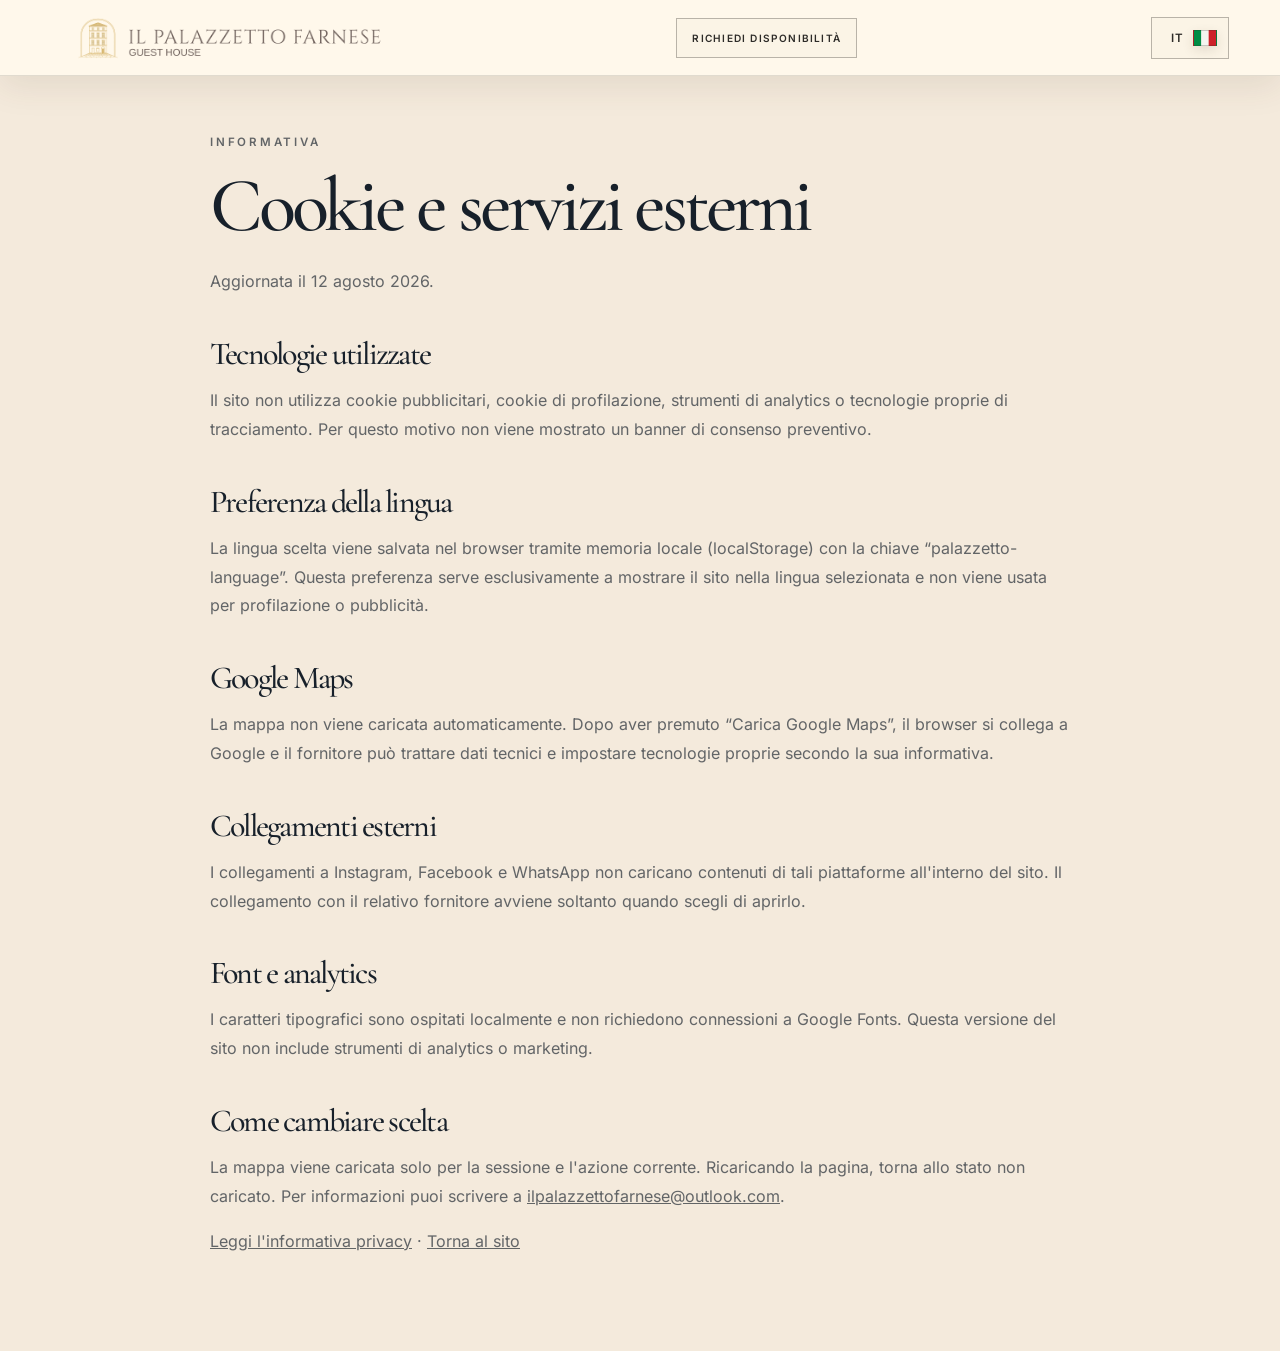
==== cookie.html @ 1f2a1532 "Clarify room types and guest journey" ====
<!doctype html>
<html lang="it">
  <head>
    <meta charset="utf-8" />
    <meta name="viewport" content="width=device-width, initial-scale=1" />
    <meta
      name="description"
      content="Informazioni su cookie e servizi esterni del sito Il Palazzetto Farnese."
    />
    <meta name="theme-color" content="#0f1921" />
    <meta name="robots" content="index,follow" />
    <link rel="canonical" href="https://gianmoska-prog.github.io/palazzettotest/cookie.html" />
    <link
      rel="icon"
      href="assets/img/logo-il-palazzetto.png"
      type="image/png"
    />
    <link rel="stylesheet" href="assets/css/styles.css?v=palazzetto-12" />
    <title>Cookie e servizi esterni | Il Palazzetto Farnese</title>
  </head>
  <body>
    <a class="skip-link" href="#main">Vai al contenuto</a>
    <header class="site-header" data-header>
      <a class="brand brand--logo" href="./"><span class="brand-logo-window"><img src="assets/img/logo-il-palazzetto-horizontal.png" alt="Il Palazzetto Farnese · Guest house" width="3200" height="3200" /></span></a>
      <a class="header-enquire" href="index.html#richiesta"
        >Richiedi disponibilità</a
      >
      <div class="language-switcher legal-language" data-language-switcher>
        <button class="lang-toggle" type="button" aria-label="Seleziona lingua" aria-expanded="false" data-lang-toggle><span class="lang-code" data-current-lang-code>IT</span><span class="lang-flag flag-icon flag-it" data-current-lang-flag aria-hidden="true"></span></button>
        <div class="lang-menu" role="menu" data-lang-menu>
          <button type="button" role="menuitemradio" aria-checked="true" data-lang-option="it"><span>IT</span><span class="lang-flag flag-icon flag-it" aria-hidden="true"></span><em>Italiano</em></button>
          <button type="button" role="menuitemradio" aria-checked="false" data-lang-option="en"><span>EN</span><span class="lang-flag flag-icon flag-gb" aria-hidden="true"></span><em>English</em></button>
          <button type="button" role="menuitemradio" aria-checked="false" data-lang-option="fr"><span>FR</span><span class="lang-flag flag-icon flag-fr" aria-hidden="true"></span><em>Français</em></button>
          <button type="button" role="menuitemradio" aria-checked="false" data-lang-option="es"><span>ES</span><span class="lang-flag flag-icon flag-es" aria-hidden="true"></span><em>Español</em></button>
          <button type="button" role="menuitemradio" aria-checked="false" data-lang-option="de"><span>DE</span><span class="lang-flag flag-icon flag-de" aria-hidden="true"></span><em>Deutsch</em></button>
        </div>
      </div>
    </header>
    <main id="main" class="legal-page">
      <article class="legal-page__inner">
        <p class="kicker">Informativa</p>
        <h1>Cookie e servizi esterni</h1>
        <p>Aggiornata il 12 agosto 2026.</p>
        <h2>Tecnologie utilizzate</h2>
        <p>
          Il sito non utilizza cookie pubblicitari, cookie di profilazione,
          strumenti di analytics o tecnologie proprie di tracciamento. Per
          questo motivo non viene mostrato un banner di consenso preventivo.
        </p>
        <h2>Preferenza della lingua</h2>
        <p>
          La lingua scelta viene salvata nel browser tramite memoria locale
          (localStorage) con la chiave “palazzetto-language”. Questa preferenza
          serve esclusivamente a mostrare il sito nella lingua selezionata e
          non viene usata per profilazione o pubblicità.
        </p>
        <h2>Google Maps</h2>
        <p>
          La mappa non viene caricata automaticamente. Dopo aver premuto “Carica
          Google Maps”, il browser si collega a Google e il fornitore può
          trattare dati tecnici e impostare tecnologie proprie secondo la sua
          informativa.
        </p>
        <h2>Collegamenti esterni</h2>
        <p>
          I collegamenti a Instagram, Facebook e WhatsApp non caricano contenuti
          di tali piattaforme all'interno del sito. Il collegamento con il
          relativo fornitore avviene soltanto quando scegli di aprirlo.
        </p>
        <h2>Font e analytics</h2>
        <p>
          I caratteri tipografici sono ospitati localmente e non richiedono
          connessioni a Google Fonts. Questa versione del sito non include
          strumenti di analytics o marketing.
        </p>
        <h2>Come cambiare scelta</h2>
        <p>
          La mappa viene caricata solo per la sessione e l'azione corrente.
          Ricaricando la pagina, torna allo stato non caricato. Per
          informazioni puoi scrivere a
          <a href="mailto:ilpalazzettofarnese@outlook.com">ilpalazzettofarnese@outlook.com</a>.
        </p>
        <p>
          <a href="privacy.html">Leggi l'informativa privacy</a> ·
          <a href="./">Torna al sito</a>
        </p>
      </article>
    </main>
    <script src="assets/js/i18n.js?v=palazzetto-3"></script>
  </body>
</html>
---- assets/css/styles.css ----
@font-face {
  font-family: "Cormorant Garamond";
  font-style: normal;
  font-weight: 400 700;
  font-display: swap;
  src: url("../fonts/cormorant-garamond-latin-ext.woff2") format("woff2");
  unicode-range:
    U+0100-02BA, U+02BD-02C5, U+02C7-02CC, U+02CE-02D7, U+02DD-02FF, U+0304,
    U+0308, U+0329, U+1D00-1DBF, U+1E00-1E9F, U+1EF2-1EFF, U+2020, U+20A0-20AB,
    U+20AD-20C0, U+2113, U+2C60-2C7F, U+A720-A7FF;
}
@font-face {
  font-family: "Cormorant Garamond";
  font-style: normal;
  font-weight: 400 700;
  font-display: swap;
  src: url("../fonts/cormorant-garamond-latin.woff2") format("woff2");
  unicode-range:
    U+0000-00FF, U+0131, U+0152-0153, U+02BB-02BC, U+02C6, U+02DA, U+02DC,
    U+0304, U+0308, U+0329, U+2000-206F, U+20AC, U+2122, U+2191, U+2193, U+2212,
    U+2215, U+FEFF, U+FFFD;
}
@font-face {
  font-family: "Inter";
  font-style: normal;
  font-weight: 300 600;
  font-display: swap;
  src: url("../fonts/inter-latin-ext.woff2") format("woff2");
  unicode-range:
    U+0100-02BA, U+02BD-02C5, U+02C7-02CC, U+02CE-02D7, U+02DD-02FF, U+0304,
    U+0308, U+0329, U+1D00-1DBF, U+1E00-1E9F, U+1EF2-1EFF, U+2020, U+20A0-20AB,
    U+20AD-20C0, U+2113, U+2C60-2C7F, U+A720-A7FF;
}
@font-face {
  font-family: "Inter";
  font-style: normal;
  font-weight: 300 600;
  font-display: swap;
  src: url("../fonts/inter-latin.woff2") format("woff2");
  unicode-range:
    U+0000-00FF, U+0131, U+0152-0153, U+02BB-02BC, U+02C6, U+02DA, U+02DC,
    U+0304, U+0308, U+0329, U+2000-206F, U+20AC, U+2122, U+2191, U+2193, U+2212,
    U+2215, U+FEFF, U+FFFD;
}

:root {
  --blue-950: #0f1921;
  --blue-900: #172532;
  --blue-800: #243947;
  --ivory: #f4eadc;
  --ivory-2: #f2eadc;
  --sand: #d5c4ac;
  --terracotta: #a06a50;
  --wine: #57312f;
  --ink: #17202a;
  --muted: rgba(23, 32, 42, 0.66);
  --serif: "Cormorant Garamond", Georgia, serif;
  --sans: "Inter", system-ui, sans-serif;
  --sage: #5f725f;
  --sage-soft: #dfe5d8;
  --roman-gold: #b08a58;
  --warm-gray: #e8e2d8;
  --ease: cubic-bezier(0.16, 1, 0.3, 1);
  --header-h: 76px;
}
* {
  box-sizing: border-box;
}
html {
  background: var(--blue-950);
  scroll-behavior: smooth;
  max-width: 100%;
  overflow-x: hidden;
}
body {
  margin: 0;
  font-family: var(--sans);
  color: var(--ink);
  background: var(--ivory);
  overflow-x: hidden;
}
body.is-locked {
  overflow: hidden;
}
a {
  color: inherit;
}
button {
  font: inherit;
}
.sr-only {
  position: absolute;
  width: 1px;
  height: 1px;
  padding: 0;
  margin: -1px;
  overflow: hidden;
  clip: rect(0, 0, 0, 0);
  white-space: nowrap;
  border: 0;
}
.site-header {
  position: fixed;
  inset: 0 0 auto 0;
  z-index: 80;
  height: var(--header-h);
  display: flex;
  align-items: center;
  justify-content: space-between;
  gap: 24px;
  padding: 0 clamp(20px, 4vw, 64px);
  color: var(--ivory);
  background: rgba(15, 25, 33, 0.86);
  backdrop-filter: blur(18px);
  border-bottom: 1px solid rgba(244, 234, 220, 0.13);
  transition:
    background 0.55s var(--ease),
    height 0.55s var(--ease),
    border-color 0.55s var(--ease);
}
.brand {
  text-decoration: none;
  min-width: max-content;
  display: grid;
  gap: 4px;
}
.brand strong {
  font-family: var(--serif);
  font-size: clamp(1.22rem, 1.5vw, 1.65rem);
  letter-spacing: 0.055em;
  text-transform: uppercase;
  line-height: 0.9;
}
.brand span {
  font-size: 0.58rem;
  letter-spacing: 0.24em;
  text-transform: uppercase;
  opacity: 0.62;
}
.desktop-nav {
  display: flex;
  align-items: center;
  gap: clamp(16px, 1.7vw, 30px);
  margin-left: auto;
}
.nav-link {
  position: relative;
  color: rgba(244, 234, 220, 0.88);
  text-decoration: none;
  font-family: var(--serif);
  font-size: 1.05rem;
  font-weight: 600;
  padding: 12px 0;
}
.nav-link:after {
  content: "";
  position: absolute;
  left: 0;
  right: 0;
  bottom: 6px;
  height: 1px;
  background: currentColor;
  transform: scaleX(0.25);
  opacity: 0;
  transition:
    transform 0.45s var(--ease),
    opacity 0.45s var(--ease);
}
.nav-link:hover:after,
.nav-link.is-active:after,
.nav-link[aria-current="page"]:after {
  transform: scaleX(1);
  opacity: 0.75;
}
.menu-toggle {
  display: none;
  width: 44px;
  height: 44px;
  border-radius: 50%;
  border: 1px solid rgba(244, 234, 220, 0.34);
  background: rgba(244, 234, 220, 0.04);
  color: var(--ivory);
  position: relative;
  cursor: pointer;
}
.menu-toggle span {
  position: absolute;
  left: 13px;
  right: 13px;
  height: 1px;
  background: currentColor;
  transition: 0.28s var(--ease);
}
.menu-toggle span:first-child {
  top: 17px;
}
.menu-toggle span:last-child {
  top: 25px;
}
.menu-toggle[aria-expanded="true"] span:first-child {
  top: 21px;
  transform: rotate(45deg);
}
.menu-toggle[aria-expanded="true"] span:last-child {
  top: 21px;
  transform: rotate(-45deg);
}
.mobile-menu {
  position: fixed;
  inset: 0;
  z-index: 70;
  padding: calc(var(--header-h) + 24px) 24px 30px;
  color: var(--ivory);
  background: linear-gradient(
    135deg,
    rgba(15, 25, 33, 0.98),
    rgba(36, 57, 71, 0.96)
  );
  opacity: 0;
  visibility: hidden;
  pointer-events: none;
  transform: translateY(-10px);
  transition:
    opacity 0.62s var(--ease),
    visibility 0.62s var(--ease),
    transform 0.62s var(--ease);
  overflow-y: auto;
  -webkit-overflow-scrolling: touch;
}
.mobile-menu.is-open {
  opacity: 1;
  visibility: visible;
  pointer-events: auto;
  transform: translateY(0);
}
.mobile-nav {
  min-height: auto;
  display: grid;
  align-content: start;
  padding-block: clamp(24px, 6vh, 70px);
}
.mobile-nav a,
.mobile-nav button {
  width: 100%;
  border: 0;
  border-bottom: 1px solid rgba(244, 234, 220, 0.12);
  padding: 14px 0;
  background: transparent;
  color: rgba(244, 234, 220, 0.9);
  text-align: left;
  text-decoration: none;
  font-family: var(--serif);
  font-size: clamp(1.55rem, 6.2vw, 3rem);
  line-height: 1.05;
  letter-spacing: -0.015em;
}
.mobile-nav small {
  display: block;
  margin-bottom: 7px;
  font-family: var(--sans);
  font-size: 0.64rem;
  letter-spacing: 0.2em;
  text-transform: uppercase;
  opacity: 0.45;
}
.mobile-cta {
  display: grid;
  grid-template-columns: 1fr 1fr;
  gap: 10px;
  padding-top: 18px;
  border-top: 1px solid rgba(244, 234, 220, 0.12);
}
.mobile-cta a,
.mobile-cta button {
  appearance: none;
  background: transparent;
  min-height: 44px;
  display: inline-flex;
  align-items: center;
  justify-content: center;
  padding: 0 12px;
  border: 1px solid rgba(244, 234, 220, 0.28);
  color: var(--ivory);
  text-decoration: none;
  font-size: 0.66rem;
  font-weight: 700;
  letter-spacing: 0.13em;
  text-transform: uppercase;
  text-align: center;
}
main {
  min-height: 100svh;
  background: var(--ivory);
}
.page {
  display: none !important;
  min-height: 0 !important;
  opacity: 0;
  transform: translateY(18px);
  will-change: opacity, transform;
}
.page.is-active {
  display: block !important;
  min-height: 0 !important;
}
.page[hidden],
.page:not(.is-active) {
  display: none !important;
  min-height: 0 !important;
  height: 0 !important;
  overflow: hidden !important;
  opacity: 0 !important;
  transform: none !important;
  visibility: hidden !important;
}
.home {
  align-items: center;
  color: var(--ivory);
  background:
    linear-gradient(180deg, rgba(15, 25, 33, 0.12), rgba(15, 25, 33, 0.74)),
    linear-gradient(
      90deg,
      rgba(15, 25, 33, 0.32),
      rgba(15, 25, 33, 0.06) 48%,
      rgba(15, 25, 33, 0.26)
    ),
    url("../img/hero-lago-cielo.webp") center/cover no-repeat;
  position: relative;
}
.home.is-active {
  display: grid !important;
  min-height: 100svh !important;
  height: auto !important;
  overflow: hidden !important;
  visibility: visible !important;
}
.home:after {
  content: "";
  position: absolute;
  inset: 0;
  opacity: 0.12;
  background-image: radial-gradient(
    rgba(244, 234, 220, 0.5) 0.6px,
    transparent 0.6px
  );
  background-size: 3px 3px;
  mix-blend-mode: soft-light;
  pointer-events: none;
}
.home-content {
  position: relative;
  z-index: 1;
  width: min(100%, 1500px);
  min-height: 100svh;
  margin: 0 auto;
  padding: calc(var(--header-h) + 44px) clamp(22px, 5vw, 82px) 108px;
  display: grid;
  place-items: center;
}
.hero-logo-stage {
  width: min(54vw, 520px);
  min-width: 260px;
  display: grid;
  place-items: center;
  opacity: 0;
  transform: translateY(10px) scale(0.985);
  will-change: opacity, transform;
}
.home.is-active .hero-logo-stage {
  animation: hero-logo-in 1.15s var(--ease) 1s both;
}
.hero-logo {
  width: 100%;
  height: auto;
  display: block;
  object-fit: contain;
  opacity: 0.98;
  filter: drop-shadow(0 12px 24px rgba(0, 0, 0, 0.22))
    drop-shadow(0 2px 7px rgba(0, 0, 0, 0.16));
}
.hero-proof {
  max-width: 600px;
  margin: 28px auto 0;
  color: rgba(244, 234, 220, 0.8);
  font-family: var(--serif);
  font-size: clamp(1.22rem, 1.7vw, 1.65rem);
  line-height: 1.28;
  text-align: center;
  text-shadow: 0 8px 22px rgba(0, 0, 0, 0.28);
}
.hero-actions {
  margin-top: 22px;
  justify-content: center;
}
.home.is-active .hero-proof,
.home.is-active .hero-actions {
  animation: hero-text-in 0.9s var(--ease) 1.45s both;
}
.hero-bottom-line {
  position: absolute;
  left: clamp(22px, 5vw, 82px);
  right: clamp(22px, 5vw, 82px);
  bottom: clamp(28px, 5vh, 56px);
  z-index: 2;
  margin: 0;
  color: rgba(244, 234, 220, 0.78);
  text-align: center;
  font-size: 0.72rem;
  font-weight: 700;
  letter-spacing: 0.32em;
  text-transform: uppercase;
}
.home.is-active .hero-bottom-line {
  animation: hero-text-in 0.9s var(--ease) 1.7s both;
}
@keyframes hero-logo-in {
  from {
    opacity: 0;
    transform: translateY(10px) scale(0.985);
  }
  to {
    opacity: 1;
    transform: translateY(0) scale(1);
  }
}
@keyframes hero-text-in {
  from {
    opacity: 0;
    transform: translateY(8px);
  }
  to {
    opacity: 1;
    transform: translateY(0);
  }
}
.eyebrow {
  margin: 0 0 20px;
  font-size: 0.72rem;
  font-weight: 600;
  letter-spacing: 0.28em;
  text-transform: uppercase;
  opacity: 0.72;
}
h1,
h2,
h3 {
  font-family: var(--serif);
  font-weight: 500;
  letter-spacing: -0.055em;
}
.page-hero {
  position: relative;
  isolation: isolate;
  min-height: clamp(280px, 36svh, 460px);
  display: grid;
  align-items: end;
  padding: calc(var(--header-h) + 34px) clamp(22px, 5vw, 82px) 38px;
  color: var(--ivory);
  background:
    linear-gradient(180deg, rgba(11, 18, 24, 0.2), rgba(11, 18, 24, 0.88)),
    var(--page-image, url("../img/hero-lago-cielo.webp")) center/cover no-repeat;
  overflow: hidden;
}
.page-hero:before {
  content: "";
  position: absolute;
  inset: 0;
  z-index: 0;
  background: linear-gradient(
    125deg,
    rgba(232, 222, 206, 0.06),
    rgba(12, 18, 24, 0.1) 34%,
    rgba(12, 18, 24, 0.18) 100%
  );
  mix-blend-mode: soft-light;
  pointer-events: none;
}
.page-hero-inner {
  position: relative;
  z-index: 1;
  width: min(100%, 1360px);
  margin: 0 auto;
}
.page-hero h2 {
  max-width: 900px;
  margin: 0;
  font-size: clamp(2.25rem, 4.7vw, 5.15rem);
  line-height: 0.94;
  letter-spacing: -0.045em;
}
.page-hero p {
  max-width: 700px;
  margin: 16px 0 0;
  font-family: var(--serif);
  font-size: clamp(1.15rem, 1.5vw, 1.55rem);
  line-height: 1.32;
  color: rgba(244, 234, 220, 0.76);
}
.page-hero--contact {
  background:
    linear-gradient(180deg, rgba(11, 18, 24, 0.22), rgba(11, 18, 24, 0.84)),
    radial-gradient(
      circle at 14% 20%,
      rgba(121, 80, 58, 0.52),
      transparent 28%
    ),
    radial-gradient(circle at 82% 24%, rgba(70, 39, 33, 0.48), transparent 32%),
    radial-gradient(circle at 55% 72%, rgba(96, 64, 50, 0.3), transparent 26%),
    linear-gradient(135deg, #6f4a39 0%, #3f2923 42%, #1d1717 100%);
}
.page-hero--contact:before {
  background: linear-gradient(
    135deg,
    rgba(245, 236, 223, 0.05),
    rgba(18, 12, 12, 0.14) 54%,
    rgba(18, 12, 12, 0.28) 100%
  );
}
.content {
  padding: clamp(42px, 5.4vw, 76px) clamp(22px, 5vw, 82px)
    clamp(54px, 7vw, 96px);
}
.container {
  width: min(100%, 1360px);
  margin: 0 auto;
}
.split {
  display: grid;
  grid-template-columns: minmax(0, 0.86fr) minmax(280px, 0.56fr);
  gap: clamp(34px, 6vw, 96px);
  align-items: start;
}
.kicker {
  margin: 0 0 18px;
  color: var(--terracotta);
  font-size: 0.72rem;
  font-weight: 700;
  letter-spacing: 0.24em;
  text-transform: uppercase;
}
.title {
  margin: 0;
  font-size: clamp(2.25rem, 4.8vw, 5.1rem);
  line-height: 0.94;
  letter-spacing: -0.045em;
}
.lead {
  margin: 0;
  font-family: var(--serif);
  font-size: clamp(1.18rem, 1.75vw, 1.72rem);
  line-height: 1.34;
  color: rgba(23, 32, 42, 0.75);
}
.button-row {
  display: flex;
  flex-wrap: wrap;
  gap: 10px;
}
.button {
  min-height: 45px;
  display: inline-flex;
  align-items: center;
  justify-content: center;
  padding: 0 18px;
  border: 1px solid currentColor;
  text-decoration: none;
  font-size: 0.68rem;
  font-weight: 700;
  letter-spacing: 0.16em;
  text-transform: uppercase;
  background: transparent;
  cursor: pointer;
}
.button.dark {
  color: var(--ink);
}
:where(a, button):focus-visible {
  outline: 2px solid var(--terracotta);
  outline-offset: 4px;
}
.site-header :where(a, button):focus-visible,
.mobile-menu :where(a, button):focus-visible,
.video-modal :where(a, button):focus-visible,
.wine-modal :where(a, button):focus-visible {
  outline-color: var(--ivory);
}
main:focus {
  outline: none;
}
.stats {
  display: grid;
  grid-template-columns: repeat(4, 1fr);
  gap: 1px;
  margin-top: 58px;
  background: rgba(23, 32, 42, 0.12);
  border: 1px solid rgba(23, 32, 42, 0.12);
}
.stat {
  min-height: 198px;
  padding: 28px;
  background: var(--ivory);
}
.stat strong {
  display: block;
  margin-bottom: 24px;
  font-family: var(--serif);
  font-size: clamp(2.3rem, 4vw, 4.2rem);
  font-weight: 500;
  color: var(--blue-900);
  line-height: 0.9;
}
.stat span {
  display: block;
  color: var(--muted);
  font-size: 0.9rem;
  line-height: 1.65;
}
.event-flow {
  display: grid;
  grid-template-columns: repeat(4, 1fr);
  gap: 1px;
  margin-top: 42px;
  background: rgba(23, 32, 42, 0.12);
  border: 1px solid rgba(23, 32, 42, 0.12);
}
.event-step {
  padding: 24px;
  background: var(--ivory-2);
}
.event-step small {
  display: block;
  margin-bottom: 18px;
  color: var(--terracotta);
  font-size: 0.66rem;
  font-weight: 700;
  letter-spacing: 0.18em;
  text-transform: uppercase;
}
.event-step strong {
  display: block;
  font-family: var(--serif);
  font-size: 1.6rem;
  line-height: 1;
  color: var(--wine);
}
.event-step p {
  margin: 12px 0 0;
  color: var(--muted);
  line-height: 1.6;
  font-size: 0.9rem;
}
.cta-row {
  margin-top: 42px;
}
.image-card {
  margin-top: 58px;
  display: grid;
  grid-template-columns: 1fr minmax(260px, 390px);
  gap: 24px;
  align-items: end;
}
.image-card img {
  width: 100%;
  height: 100%;
  object-fit: cover;
  display: block;
}
.image-card figure {
  margin: 0;
  aspect-ratio: 16/10;
  overflow: hidden;
  background: var(--blue-900);
}
.note {
  padding: 30px;
  border: 1px solid rgba(23, 32, 42, 0.12);
  background: rgba(242, 234, 220, 0.72);
}
.note h3 {
  margin: 0 0 12px;
  font-size: clamp(1.75rem, 2.5vw, 2.6rem);
  line-height: 1;
}
.note p {
  margin: 0;
  color: var(--muted);
  line-height: 1.75;
}
.wine-grid {
  display: grid;
  grid-template-columns: repeat(3, 1fr);
  gap: 18px;
  margin-top: 46px;
}
.wine-card {
  position: relative;
  min-height: 430px;
  display: grid;
  grid-template-columns: minmax(0, 1fr) 42%;
  gap: 10px;
  align-items: stretch;
  padding: 34px;
  border: 1px solid rgba(23, 32, 42, 0.12);
  cursor: pointer;
  overflow: hidden;
  text-align: left;
  transition:
    transform 0.52s var(--ease),
    box-shadow 0.52s var(--ease),
    border-color 0.52s var(--ease);
}
.wine-card[data-wine="vermentino"] {
  background:
    radial-gradient(
      circle at 88% 24%,
      rgba(71, 105, 86, 0.24),
      transparent 42%
    ),
    linear-gradient(
      135deg,
      rgba(251, 247, 239, 0.98),
      rgba(238, 241, 232, 0.91) 46%,
      rgba(199, 218, 202, 0.58)
    );
}
.wine-card[data-wine="merlot"] {
  background:
    radial-gradient(
      circle at 88% 24%,
      rgba(142, 47, 43, 0.25),
      transparent 42%
    ),
    linear-gradient(
      135deg,
      rgba(251, 247, 239, 0.98),
      rgba(242, 232, 223, 0.92) 46%,
      rgba(196, 96, 78, 0.38)
    );
}
.wine-card[data-wine="chardonnay"] {
  background:
    radial-gradient(
      circle at 88% 24%,
      rgba(213, 144, 71, 0.24),
      transparent 42%
    ),
    linear-gradient(
      135deg,
      rgba(251, 247, 239, 0.98),
      rgba(244, 235, 217, 0.92) 46%,
      rgba(224, 170, 96, 0.42)
    );
}
.wine-card:before {
  content: "";
  position: absolute;
  inset: 18px;
  border: 1px solid rgba(87, 49, 47, 0.12);
  pointer-events: none;
  z-index: 2;
}
.wine-card:hover {
  transform: translateY(-4px);
  box-shadow: 0 26px 70px rgba(23, 32, 42, 0.12);
  border-color: rgba(87, 49, 47, 0.22);
}
.wine-card__copy {
  position: relative;
  z-index: 3;
  display: grid;
  align-content: space-between;
  min-height: 100%;
}
.wine-card small {
  color: var(--terracotta);
  font-size: 0.68rem;
  letter-spacing: 0.22em;
  text-transform: uppercase;
  font-weight: 700;
}
.wine-card-title {
  display: block;
  margin: 26px 0 10px;
  font-family: var(--serif);
  font-weight: 500;
  font-size: clamp(2.35rem, 3.4vw, 3.7rem);
  line-height: 0.9;
  color: var(--wine);
}
.wine-card-meta {
  display: block;
  max-width: 25ch;
  color: var(--muted);
  line-height: 1.7;
}
.wine-cta {
  margin-top: 30px;
  font-size: 0.68rem;
  letter-spacing: 0.16em;
  text-transform: uppercase;
  font-weight: 700;
  color: var(--wine);
}
.wine-card__bottle {
  position: absolute;
  z-index: 1;
  right: 4px;
  top: 22px;
  bottom: -28px;
  width: 42%;
  background-repeat: no-repeat;
  background-size: contain;
  background-position: center bottom;
  filter: drop-shadow(0 28px 28px rgba(23, 32, 42, 0.24));
  opacity: 0.92;
  pointer-events: none;
  transform: rotate(1deg);
  transition:
    transform 0.52s var(--ease),
    opacity 0.52s var(--ease);
}
.wine-card:hover .wine-card__bottle {
  transform: translateY(-5px) rotate(0deg);
  opacity: 1;
}
.wine-card[data-wine="vermentino"] .wine-card__bottle {
  background-image: url("../img/wines/wine-vermentino.webp");
}
.wine-card[data-wine="merlot"] .wine-card__bottle {
  background-image: url("../img/wines/wine-merlot.webp");
}
.wine-card[data-wine="chardonnay"] .wine-card__bottle {
  background-image: url("../img/wines/wine-chardonnay.webp");
}
.video-frame {
  margin-top: 58px;
  aspect-ratio: 16/9;
  background: var(--blue-900);
  box-shadow: 0 30px 80px rgba(23, 32, 42, 0.14);
  overflow: hidden;
}
.video-poster-button {
  position: relative;
  width: 100%;
  height: 100%;
  min-height: 100%;
  display: grid;
  place-items: center;
  padding: clamp(28px, 5vw, 70px);
  color: var(--ivory);
  text-align: center;
  border: 0;
  cursor: pointer;
  background:
    linear-gradient(180deg, rgba(15, 25, 33, 0.24), rgba(15, 25, 33, 0.88)),
    url("../img/hero-lago-cielo.webp") center/cover no-repeat;
}
.video-poster-button:before {
  content: "";
  position: absolute;
  inset: 24px;
  border: 1px solid rgba(244, 234, 220, 0.28);
  pointer-events: none;
}
.video-poster-button__inner {
  position: relative;
  z-index: 1;
  display: grid;
  justify-items: center;
  gap: 18px;
}
.video-play {
  width: 74px;
  height: 74px;
  display: grid;
  place-items: center;
  border: 1px solid rgba(244, 234, 220, 0.55);
  border-radius: 50%;
  background: rgba(15, 25, 33, 0.36);
  box-shadow: 0 18px 40px rgba(0, 0, 0, 0.22);
}
.video-play svg {
  width: 24px;
  height: 24px;
  margin-left: 4px;
}
.video-poster-button strong {
  font-family: var(--serif);
  font-size: clamp(1.85rem, 3.2vw, 3.25rem);
  font-weight: 500;
  letter-spacing: -0.04em;
  line-height: 0.95;
}
.video-poster-button span {
  max-width: 540px;
  color: rgba(244, 234, 220, 0.72);
  line-height: 1.65;
}
.video-modal {
  position: fixed;
  inset: 0;
  z-index: 130;
  display: grid;
  place-items: center;
  padding: clamp(18px, 4vw, 52px);
  background: rgba(7, 12, 18, 0.82);
  backdrop-filter: blur(18px);
  opacity: 0;
  visibility: hidden;
  pointer-events: none;
  transition:
    opacity 0.48s var(--ease),
    visibility 0.48s var(--ease);
}
.video-modal.is-open {
  opacity: 1;
  visibility: visible;
  pointer-events: auto;
}
.video-dialog {
  position: relative;
  width: min(100%, 1120px);
  min-width: 0;
  display: grid;
  gap: 14px;
}
.video-modal-frame {
  width: 100%;
  max-width: 100%;
  min-width: 0;
  aspect-ratio: 16/9;
  background: #000;
  box-shadow: 0 40px 120px rgba(0, 0, 0, 0.45);
}
.video-modal-frame iframe {
  display: block;
  width: 100%;
  height: 100%;
  border: 0;
}
.video-close {
  position: absolute;
  right: 0;
  top: -58px;
  z-index: 2;
  width: 44px;
  height: 44px;
  display: grid;
  place-items: center;
  border: 1px solid rgba(244, 234, 220, 0.32);
  border-radius: 50%;
  background: rgba(244, 234, 220, 0.06);
  color: var(--ivory);
  cursor: pointer;
  font-size: 1.35rem;
}
.gallery-carousel {
  margin-top: 46px;
  display: grid;
  gap: 24px;
}
.carousel-stage {
  position: relative;
  overflow: hidden;
  background: var(--blue-900);
  box-shadow: 0 34px 90px rgba(23, 32, 42, 0.14);
}
.carousel-track {
  display: flex;
  transition: transform 0.95s var(--ease);
  will-change: transform;
}
.carousel-slide {
  flex: 0 0 100%;
  position: relative;
  aspect-ratio: 16/9;
  margin: 0;
  overflow: hidden;
  background: var(--blue-900);
}
.carousel-slide img {
  width: 100%;
  height: 100%;
  object-fit: cover;
  display: block;
  filter: saturate(0.94) contrast(1.02);
}
.carousel-slide figcaption {
  position: absolute;
  left: 0;
  right: 0;
  bottom: 0;
  padding: 34px;
  color: var(--ivory);
  background: linear-gradient(
    180deg,
    rgba(15, 25, 33, 0),
    rgba(15, 25, 33, 0.76)
  );
  font-family: var(--serif);
  font-size: clamp(1.35rem, 2vw, 2rem);
}
.carousel-controls {
  display: flex;
  justify-content: space-between;
  align-items: center;
  gap: 18px;
}
.carousel-buttons {
  display: flex;
  gap: 10px;
}
.carousel-button {
  width: 46px;
  height: 46px;
  display: grid;
  place-items: center;
  border: 1px solid rgba(23, 32, 42, 0.18);
  border-radius: 50%;
  background: transparent;
  color: var(--ink);
  cursor: pointer;
  transition:
    background 0.45s var(--ease),
    color 0.45s var(--ease),
    border-color 0.45s var(--ease);
}
.carousel-button:hover {
  background: var(--ink);
  color: var(--ivory);
}
.carousel-count {
  font-size: 0.68rem;
  font-weight: 700;
  letter-spacing: 0.18em;
  text-transform: uppercase;
  color: rgba(23, 32, 42, 0.55);
}
.carousel-dots {
  display: flex;
  flex-wrap: wrap;
  gap: 8px;
  justify-content: center;
}
.carousel-dot {
  width: 34px;
  height: 34px;
  padding: 0;
  border: 0;
  border-radius: 50%;
  background: transparent;
  cursor: pointer;
  display: grid;
  place-items: center;
}
.carousel-dot:after {
  content: "";
  width: 7px;
  height: 7px;
  border-radius: 50%;
  background: rgba(23, 32, 42, 0.24);
  transition:
    transform 0.28s var(--ease),
    background 0.28s var(--ease);
}
.carousel-dot.is-active:after {
  transform: scale(1.45);
  background: var(--wine);
}
.contact-panel {
  display: grid;
  grid-template-columns: 1fr minmax(280px, 430px);
  gap: clamp(36px, 7vw, 90px);
  padding: clamp(48px, 7vw, 88px);
  color: var(--ivory);
  background: var(--blue-950);
}
.contact-panel h2 {
  margin: 0;
  font-size: clamp(2.8rem, 6vw, 6.2rem);
  line-height: 0.9;
}
.contact-panel p {
  max-width: 680px;
  color: rgba(244, 234, 220, 0.68);
  font-family: var(--serif);
  font-size: clamp(1.25rem, 2vw, 1.62rem);
  line-height: 1.32;
}
.contact-card {
  padding: 28px;
  border: 1px solid rgba(244, 234, 220, 0.16);
  background: rgba(244, 234, 220, 0.04);
}
.contact-card dl {
  display: grid;
  gap: 18px;
  margin: 0 0 26px;
}
.contact-card dt {
  font-size: 0.68rem;
  letter-spacing: 0.18em;
  text-transform: uppercase;
  color: rgba(244, 234, 220, 0.42);
}
.contact-card dd {
  margin: 5px 0 0;
  font-family: var(--serif);
  font-size: 1.22rem;
  line-height: 1.28;
  color: rgba(244, 234, 220, 0.84);
}
.map {
  margin-top: 58px;
  display: grid;
  grid-template-columns: 1fr minmax(280px, 420px);
  gap: 36px;
}
.map-frame {
  position: relative;
  min-height: 480px;
  background: var(--blue-900);
}
.map-frame iframe {
  width: 100%;
  min-height: 480px;
  border: 0;
  filter: saturate(0.84) contrast(0.96);
  pointer-events: none;
}
.map-frame.is-interactive iframe {
  pointer-events: auto;
}
.map-activate {
  position: absolute;
  left: 50%;
  bottom: 22px;
  transform: translateX(-50%);
  min-height: 42px;
  padding: 0 16px;
  border: 1px solid rgba(244, 234, 220, 0.42);
  background: rgba(15, 25, 33, 0.76);
  color: var(--ivory);
  font-size: 0.66rem;
  font-weight: 700;
  letter-spacing: 0.14em;
  text-transform: uppercase;
  cursor: pointer;
}
.wine-modal {
  position: fixed;
  inset: 0;
  z-index: 120;
  display: grid;
  place-items: center;
  padding: 24px;
  background: rgba(7, 12, 18, 0.76);
  backdrop-filter: blur(18px);
  opacity: 0;
  visibility: hidden;
  pointer-events: none;
  transition:
    opacity 0.48s var(--ease),
    visibility 0.48s var(--ease);
}
.wine-modal.is-open {
  opacity: 1;
  visibility: visible;
  pointer-events: auto;
}
.wine-dialog {
  width: min(100%, 980px);
  max-height: 88svh;
  overflow: auto;
  display: grid;
  grid-template-columns: minmax(260px, 0.44fr) 1fr;
  background: var(--ivory);
  color: var(--ink);
  box-shadow: 0 40px 120px rgba(0, 0, 0, 0.42);
}
.wine-label {
  position: relative;
  isolation: isolate;
  overflow: hidden;
  padding: 42px 34px;
  color: var(--ivory);
  background: linear-gradient(160deg, var(--wine), #171112);
  display: grid;
  align-content: space-between;
  gap: 50px;
  min-height: 540px;
}
.wine-label > div:first-child,
.wine-label > small {
  position: relative;
  z-index: 2;
}
.wine-modal-bottle {
  position: absolute;
  z-index: 1;
  right: -8px;
  bottom: -34px;
  width: 48%;
  height: 88%;
  background-repeat: no-repeat;
  background-position: right bottom;
  background-size: contain;
  opacity: 0.42;
  filter: drop-shadow(0 34px 36px rgba(0, 0, 0, 0.34));
  pointer-events: none;
}
.wine-modal-bottle.is-vermentino {
  background-image: url("../img/wines/wine-vermentino.webp");
}
.wine-modal-bottle.is-merlot {
  background-image: url("../img/wines/wine-merlot.webp");
}
.wine-modal-bottle.is-chardonnay {
  background-image: url("../img/wines/wine-chardonnay.webp");
}
.wine-label small {
  letter-spacing: 0.22em;
  text-transform: uppercase;
  opacity: 0.65;
}
.wine-label h2 {
  margin: 14px 0;
  font-size: clamp(2.7rem, 4.8vw, 4.7rem);
  line-height: 0.88;
}
.wine-label p {
  margin: 0;
  font-family: var(--serif);
  font-size: 1.45rem;
  color: rgba(244, 234, 220, 0.74);
}
.wine-detail {
  padding: 38px;
}
.modal-close {
  position: sticky;
  top: 0;
  margin-left: auto;
  display: grid;
  place-items: center;
  width: 42px;
  height: 42px;
  border: 1px solid rgba(23, 32, 42, 0.18);
  border-radius: 50%;
  background: var(--ivory);
  cursor: pointer;
}
.wine-detail h3 {
  margin: 0 0 20px;
  font-size: clamp(1.8rem, 2.7vw, 2.9rem);
  line-height: 1;
}
.detail-grid {
  display: grid;
  grid-template-columns: repeat(2, 1fr);
  gap: 14px;
  margin: 26px 0;
}
.detail {
  padding: 16px;
  border: 1px solid rgba(23, 32, 42, 0.1);
  background: var(--ivory-2);
}
.detail span {
  display: block;
  margin-bottom: 6px;
  font-size: 0.66rem;
  letter-spacing: 0.18em;
  text-transform: uppercase;
  color: rgba(23, 32, 42, 0.48);
}
.detail strong {
  font-family: var(--serif);
  font-size: 1.25rem;
  font-weight: 600;
}
.responsible {
  color: var(--muted);
  line-height: 1.75;
}
@media (max-width: 1240px) {
  .desktop-nav,
  .menu-toggle {
    display: block;
  }
}
@media (max-width: 1120px) {
  .home-content,
  .split,
  .image-card,
  .contact-panel,
  .map {
    grid-template-columns: 1fr;
  }
  .stats {
    grid-template-columns: repeat(2, 1fr);
  }
  .wine-grid {
    grid-template-columns: 1fr;
  }
  .wine-card {
    min-height: 360px;
  }
  .wine-card__bottle {
    width: 34%;
    right: 20px;
  }
  .event-flow {
    grid-template-columns: repeat(2, 1fr);
  }
}
@media (max-width: 760px) {
  :root {
    --header-h: 68px;
  }
  .brand span {
    display: none;
  }
  .home-content {
    padding-inline: 20px;
    padding-bottom: 104px;
  }
  .hero-logo-stage {
    width: min(76vw, 390px);
    min-width: 230px;
  }
  .hero-proof {
    font-size: 1.18rem;
    margin-top: 22px;
  }
  .hero-bottom-line {
    bottom: 30px;
    font-size: 0.62rem;
    letter-spacing: 0.22em;
  }
  .mobile-cta {
    grid-template-columns: 1fr;
  }
  .page-hero,
  .content {
    padding-inline: 20px;
  }
  .page-hero {
    min-height: clamp(280px, 38svh, 420px);
    padding-top: calc(var(--header-h) + 30px);
    padding-bottom: 34px;
  }
  .page-hero h2 {
    font-size: clamp(2.1rem, 10.5vw, 3.7rem);
    line-height: 0.98;
  }
  .page-hero p {
    margin-top: 12px;
  }
  .content {
    padding-top: 38px;
    padding-bottom: 64px;
  }
  .stats,
  .event-flow {
    grid-template-columns: 1fr;
  }
  .wine-card {
    min-height: 390px;
    grid-template-columns: 1fr;
    padding-right: 130px;
  }
  .wine-card__bottle {
    width: 118px;
    right: 8px;
    top: 42px;
    bottom: -18px;
    opacity: 0.88;
  }
  .carousel-slide {
    aspect-ratio: 4/5;
  }
  .carousel-slide figcaption {
    padding: 22px;
  }
  .carousel-controls {
    display: grid;
    justify-items: center;
  }
  .wine-dialog {
    grid-template-columns: 1fr;
  }
  .wine-label {
    min-height: 320px;
  }
  .wine-modal-bottle {
    width: 42%;
    opacity: 0.32;
  }
}
@media (prefers-reduced-motion: reduce) {
  html {
    scroll-behavior: auto;
  }
  .page,
  .carousel-track,
  .mobile-menu,
  .video-modal,
  .wine-modal,
  .hero-logo-stage,
  .hero-proof,
  .hero-actions,
  .hero-bottom-line {
    animation: none !important;
    transition: none !important;
    transform: none !important;
    opacity: 1 !important;
  }
}

/* Visual direction patch — quiet cinematic Italian modernism */
body {
  background-color: var(--ivory);
  background-image: radial-gradient(
    rgba(87, 49, 47, 0.035) 0.55px,
    transparent 0.55px
  );
  background-size: 4px 4px;
}
.site-header.is-scrolled {
  height: 68px;
  background: rgba(10, 17, 23, 0.92);
  border-color: rgba(244, 234, 220, 0.18);
}
.site-header.is-scrolled .brand strong {
  font-size: clamp(1.1rem, 1.32vw, 1.42rem);
}
.nav-link:after {
  background: var(--roman-gold);
  height: 1px;
}
.enquire,
.button,
.mobile-cta a,
.mobile-cta button,
.carousel-button,
.modal-close,
.video-close,
.map-activate {
  transition:
    background 0.72s var(--ease),
    color 0.72s var(--ease),
    border-color 0.72s var(--ease),
    transform 0.72s var(--ease),
    box-shadow 0.72s var(--ease);
}
.enquire:hover,
.button:hover,
.mobile-cta a:hover,
.mobile-cta button:hover {
  background: rgba(176, 138, 88, 0.14);
  border-color: rgba(176, 138, 88, 0.62);
  transform: translateY(-1px);
}
.home {
  background: var(--blue-950);
  overflow: hidden;
}
.home:before {
  content: "";
  position: absolute;
  inset: -3%;
  z-index: 0;
  background:
    linear-gradient(180deg, rgba(15, 25, 33, 0.12), rgba(15, 25, 33, 0.75)),
    linear-gradient(
      90deg,
      rgba(15, 25, 33, 0.36),
      rgba(15, 25, 33, 0.06) 48%,
      rgba(15, 25, 33, 0.28)
    ),
    url("../img/hero-lago-cielo.webp") center/cover no-repeat;
  animation: hero-kenburns 26s var(--ease) infinite alternate;
  will-change: transform;
  transform-origin: center center;
}
.home-content {
  z-index: 2;
}
.home:after {
  z-index: 1;
}
@keyframes hero-kenburns {
  from {
    transform: scale(1.02) translate3d(0, 0, 0);
  }
  to {
    transform: scale(1.095) translate3d(-1.4%, 1%, 0);
  }
}
.page.is-active {
  animation: page-in 0.95s var(--ease) both;
}
@keyframes page-in {
  from {
    opacity: 0;
    transform: translateY(16px);
    clip-path: inset(0 0 3.5% 0);
  }
  to {
    opacity: 1;
    transform: translateY(0);
    clip-path: inset(0 0 0 0);
  }
}
.page.is-active .page-hero-inner,
.page.is-active .split,
.page.is-active .stats,
.page.is-active .event-flow,
.page.is-active .image-card,
.page.is-active .mood-strip,
.page.is-active .landscape-panels,
.page.is-active .wine-grid,
.page.is-active .gallery-carousel,
.page.is-active .contact-panel,
.page.is-active .map,
.page.is-active .video-frame {
  animation: reveal-up 0.96s var(--ease) both;
}
.page.is-active .split {
  animation-delay: 0.08s;
}
.page.is-active .stats,
.page.is-active .event-flow,
.page.is-active .wine-grid,
.page.is-active .gallery-carousel,
.page.is-active .video-frame {
  animation-delay: 0.16s;
}
.page.is-active .image-card,
.page.is-active .mood-strip,
.page.is-active .landscape-panels,
.page.is-active .map {
  animation-delay: 0.22s;
}
@keyframes reveal-up {
  from {
    opacity: 0;
    transform: translateY(18px);
  }
  to {
    opacity: 1;
    transform: translateY(0);
  }
}
.page-hero {
  min-height: clamp(300px, 38svh, 470px);
}
.page-hero h2 {
  font-size: clamp(2rem, 4vw, 4.35rem);
  line-height: 0.96;
  letter-spacing: -0.04em;
}
.title {
  font-size: clamp(2rem, 4.05vw, 4.35rem);
  line-height: 0.97;
  letter-spacing: -0.04em;
}
.lead {
  font-size: clamp(1.12rem, 1.5vw, 1.5rem);
  line-height: 1.42;
}
.contact-panel h2 {
  font-size: clamp(2.25rem, 4.5vw, 4.75rem);
  line-height: 0.96;
}
.wine-card-title {
  font-size: clamp(2.25rem, 3.55vw, 3.75rem);
}
.wine-label h2 {
  font-size: clamp(2.35rem, 4vw, 4rem);
}
.note h3,
.video-poster-button strong {
  font-size: clamp(1.75rem, 3vw, 3.05rem);
}
.stat,
.event-step,
.wine-card,
.contact-card,
.note {
  box-shadow: 0 0 0 rgba(23, 32, 42, 0);
  transition:
    transform 0.8s var(--ease),
    box-shadow 0.8s var(--ease),
    background 0.8s var(--ease),
    border-color 0.8s var(--ease);
}
.stat:hover,
.event-step:hover {
  transform: translateY(-3px);
  box-shadow: 0 22px 58px rgba(23, 32, 42, 0.08);
}
.event-step:nth-child(2),
.event-step:nth-child(4) {
  background: linear-gradient(
    180deg,
    var(--ivory-2),
    rgba(223, 229, 216, 0.45)
  );
}
.image-card img,
.carousel-slide img {
  transition:
    transform 1.25s var(--ease),
    filter 1.25s var(--ease);
}
.image-card:hover img {
  transform: scale(1.035);
  filter: saturate(0.9) contrast(1.04) brightness(0.98);
}
.carousel-slide.is-active img {
  transform: scale(1.025);
  filter: saturate(0.9) contrast(1.04) brightness(0.98);
}
.carousel-stage {
  border: 1px solid rgba(23, 32, 42, 0.12);
}
.carousel-slide figcaption {
  background: linear-gradient(
    180deg,
    rgba(15, 25, 33, 0),
    rgba(15, 25, 33, 0.82)
  );
  text-shadow: 0 8px 20px rgba(0, 0, 0, 0.28);
}
.video-play {
  border-color: rgba(176, 138, 88, 0.72);
  background: rgba(176, 138, 88, 0.16);
  color: var(--ivory);
}
.wine-card {
  perspective: 900px;
  transform-style: preserve-3d;
}
.wine-card:hover {
  transform: translateY(-7px) rotateX(0.55deg);
  box-shadow: 0 32px 80px rgba(23, 32, 42, 0.15);
}
.wine-card__bottle {
  transition:
    transform 0.95s var(--ease),
    opacity 0.95s var(--ease),
    filter 0.95s var(--ease);
}
.wine-card:hover .wine-card__bottle {
  transform: translateY(-10px) rotate(-0.6deg) scale(1.025);
  filter: drop-shadow(0 34px 34px rgba(23, 32, 42, 0.28));
}
.wine-card[data-wine="vermentino"] {
  border-color: rgba(95, 114, 95, 0.18);
}
.wine-card[data-wine="merlot"] {
  border-color: rgba(87, 49, 47, 0.2);
}
.wine-card[data-wine="chardonnay"] {
  border-color: rgba(176, 138, 88, 0.22);
}
.mood-strip {
  margin-top: 54px;
  display: grid;
  grid-template-columns: 1.1fr 0.8fr 0.8fr 1.1fr;
  gap: 12px;
  align-items: stretch;
}
.mood-strip figure {
  margin: 0;
  min-height: 240px;
  overflow: hidden;
  background: var(--blue-900);
}
.mood-strip figure:nth-child(2),
.mood-strip figure:nth-child(3) {
  min-height: 190px;
  align-self: center;
}
.mood-strip img {
  width: 100%;
  height: 100%;
  object-fit: cover;
  display: block;
  filter: saturate(0.86) contrast(1.02);
  transition:
    transform 1.2s var(--ease),
    filter 1.2s var(--ease);
}
.mood-strip figure:hover img {
  transform: scale(1.045);
  filter: saturate(0.82) contrast(1.05);
}
.landscape-panels {
  margin-top: 54px;
  display: grid;
  grid-template-columns: repeat(3, 1fr);
  gap: 1px;
  background: rgba(23, 32, 42, 0.12);
  border: 1px solid rgba(23, 32, 42, 0.12);
}
.landscape-panel {
  padding: 30px;
  background: linear-gradient(180deg, var(--ivory), rgba(223, 229, 216, 0.38));
}
.landscape-panel small {
  display: block;
  margin-bottom: 16px;
  color: var(--sage);
  font-size: 0.66rem;
  font-weight: 700;
  letter-spacing: 0.18em;
  text-transform: uppercase;
}
.landscape-panel h3 {
  margin: 0;
  font-size: clamp(1.6rem, 2.4vw, 2.55rem);
  line-height: 1;
  color: var(--wine);
}
.landscape-panel p {
  margin: 14px 0 0;
  color: var(--muted);
  line-height: 1.7;
}
.footer-minimal {
  padding: 34px clamp(22px, 5vw, 82px);
  background: var(--blue-950);
  color: rgba(244, 234, 220, 0.7);
  border-top: 1px solid rgba(244, 234, 220, 0.1);
}
.footer-minimal__inner {
  width: min(100%, 1360px);
  margin: 0 auto;
  display: flex;
  justify-content: space-between;
  gap: 18px;
  align-items: center;
  font-size: 0.7rem;
  letter-spacing: 0.16em;
  text-transform: uppercase;
}
.footer-minimal a {
  text-decoration: none;
  color: var(--ivory);
}
@media (max-width: 900px) {
  .mood-strip,
  .landscape-panels {
    grid-template-columns: 1fr 1fr;
  }
  .footer-minimal__inner {
    display: grid;
  }
  .page-hero h2,
  .title {
    max-width: 100%;
  }
}
@media (max-width: 760px) {
  .page-hero h2 {
    font-size: clamp(2rem, 9vw, 3.15rem);
  }
  .title {
    font-size: clamp(2rem, 9vw, 3.2rem);
  }
  .lead {
    font-size: 1.16rem;
  }
  .mood-strip,
  .landscape-panels {
    grid-template-columns: 1fr;
  }
  .mood-strip figure,
  .mood-strip figure:nth-child(2),
  .mood-strip figure:nth-child(3) {
    min-height: 220px;
  }
  .hero-actions .button {
    width: 100%;
  }
}
@media (prefers-reduced-motion: reduce) {
  .home:before {
    animation: none !important;
  }
  .page.is-active .page-hero-inner,
  .page.is-active .split,
  .page.is-active .stats,
  .page.is-active .event-flow,
  .page.is-active .image-card,
  .page.is-active .mood-strip,
  .page.is-active .landscape-panels,
  .page.is-active .wine-grid,
  .page.is-active .gallery-carousel,
  .page.is-active .contact-panel,
  .page.is-active .map,
  .page.is-active .video-frame {
    animation: none !important;
  }
}

/* v4 health-check fixes */
.page[data-page="contatti"].is-active .content {
  padding-top: calc(var(--header-h) + clamp(32px, 4vw, 64px));
}
.no-js .page {
  display: block !important;
  height: auto !important;
  min-height: auto !important;
  overflow: visible !important;
  opacity: 1 !important;
  transform: none !important;
  visibility: visible !important;
}
.no-js .home {
  display: grid !important;
  min-height: 100svh !important;
}
.no-js .mobile-menu,
.no-js .video-modal,
.no-js .wine-modal {
  display: none !important;
}
.map-frame.is-interactive .map-activate {
  display: none;
}

.wine-technical-note {
  max-width: 780px;
  margin: 22px 0 0;
  color: rgba(23, 32, 42, 0.58);
  font-size: 0.86rem;
  line-height: 1.7;
}
.wine-dialog {
  width: min(100%, 960px);
  max-height: none;
  overflow: visible;
  grid-template-columns: minmax(260px, 0.4fr) 1fr;
}
.wine-label {
  min-height: 430px;
  padding: 36px 30px;
  gap: 34px;
}
.wine-label h2 {
  font-size: clamp(2.25rem, 4vw, 3.65rem);
  line-height: 0.92;
  max-width: 8.5ch;
  overflow-wrap: anywhere;
}
.wine-label p {
  font-size: 1.28rem;
}
.wine-modal-bottle {
  right: -44px;
  bottom: -28px;
  width: 62%;
  height: 84%;
  opacity: 0.24;
}
.wine-detail {
  padding: 34px 36px;
}
.wine-detail h3 {
  font-size: clamp(2rem, 3.2vw, 3.15rem);
  margin-bottom: 12px;
}
.wine-experience {
  margin: 0 0 22px;
  color: rgba(23, 32, 42, 0.68);
  font-family: var(--serif);
  font-size: clamp(1.08rem, 1.45vw, 1.32rem);
  line-height: 1.38;
}
.detail-grid--compact {
  grid-template-columns: repeat(2, 1fr);
  gap: 12px;
  margin: 22px 0;
}
.detail-grid--compact .detail {
  padding: 14px;
}
.detail-grid--compact .detail strong {
  font-size: 1.12rem;
}
.wine-detail .responsible {
  margin-top: 18px;
  font-size: 0.82rem;
  color: rgba(23, 32, 42, 0.52);
}

@media (max-width: 900px) {
  .wine-dialog {
    grid-template-columns: 1fr;
    max-height: 92svh;
    overflow: auto;
  }
  .wine-label {
    min-height: 280px;
  }
  .wine-modal-bottle {
    width: 34%;
    opacity: 0.22;
  }
  .detail-grid--compact {
    grid-template-columns: 1fr 1fr;
  }
}
@media (max-width: 560px) {
  .detail-grid--compact {
    grid-template-columns: 1fr;
  }
  .wine-detail {
    padding: 28px;
  }
  .wine-label h2 {
    max-width: 100%;
    font-size: clamp(2.05rem, 12vw, 3.2rem);
  }
}

/* v6 patch: integrated contacts page + refined wine modal */
.contact-methods-grid {
  display: grid;
  grid-template-columns: repeat(4, 1fr);
  gap: 14px;
  margin-top: 42px;
}
.contact-method {
  position: relative;
  min-height: 170px;
  display: grid;
  align-content: space-between;
  gap: 24px;
  padding: 24px;
  border: 1px solid rgba(23, 32, 42, 0.1);
  background: linear-gradient(
    145deg,
    rgba(255, 255, 255, 0.45),
    rgba(244, 240, 232, 0.86)
  );
  color: var(--ink);
  text-decoration: none;
  overflow: hidden;
  transition:
    transform 0.75s var(--ease),
    box-shadow 0.75s var(--ease),
    border-color 0.75s var(--ease),
    background 0.75s var(--ease);
}
.contact-method:before {
  content: "";
  position: absolute;
  inset: 16px;
  border: 1px solid rgba(176, 138, 88, 0.14);
  pointer-events: none;
}
.contact-method:hover {
  transform: translateY(-6px);
  box-shadow: 0 32px 80px rgba(23, 32, 42, 0.12);
  border-color: rgba(176, 138, 88, 0.36);
  background: linear-gradient(
    145deg,
    rgba(255, 255, 255, 0.56),
    rgba(244, 238, 228, 0.96)
  );
}
.contact-method__mark {
  width: 48px;
  height: 48px;
  display: grid;
  place-items: center;
  border: 1px solid rgba(23, 32, 42, 0.16);
  border-radius: 50%;
  font-size: 0.72rem;
  font-weight: 800;
  letter-spacing: 0.1em;
  color: var(--roman-gold);
  background: rgba(255, 255, 255, 0.35);
}
.contact-method strong {
  display: block;
  font-family: var(--serif);
  font-size: 1.5rem;
  font-weight: 500;
  line-height: 1;
  color: var(--ink);
}
.contact-method em {
  display: block;
  margin-top: 10px;
  font-style: normal;
  color: rgba(23, 32, 42, 0.6);
  font-size: 0.84rem;
  line-height: 1.55;
}
.contact-layout {
  display: grid;
  grid-template-columns: minmax(0, 0.92fr) minmax(0, 1.08fr);
  gap: 24px;
  margin-top: 24px;
  align-items: stretch;
}
.contact-card--large {
  padding: 30px;
  background: linear-gradient(
    145deg,
    rgba(255, 255, 255, 0.3),
    rgba(244, 240, 232, 0.72)
  );
  box-shadow: 0 28px 80px rgba(23, 32, 42, 0.08);
}
.contact-card--large h3 {
  margin: 4px 0 18px;
  font-size: clamp(2rem, 3vw, 3rem);
  line-height: 0.96;
  letter-spacing: -0.035em;
}
.contact-card--large dl {
  display: grid;
  gap: 18px;
  margin: 0 0 26px;
}
.contact-card--large dt {
  margin-bottom: 6px;
  font-size: 0.7rem;
  letter-spacing: 0.18em;
  text-transform: uppercase;
  color: var(--terracotta);
  font-weight: 700;
}
.contact-card--large dd {
  margin: 0;
  font-family: var(--serif);
  font-size: 1.28rem;
  line-height: 1.35;
  color: var(--ink);
}
.contact-card--large dd a {
  color: inherit;
  text-decoration: none;
  border-bottom: 1px solid rgba(23, 32, 42, 0.15);
}
.contact-card--map {
  display: grid;
  grid-template-rows: minmax(330px, 1fr) auto;
  gap: 0;
  padding: 0;
  overflow: hidden;
}
.contact-card--map .map-frame {
  height: 100%;
  min-height: 330px;
  border: none;
  box-shadow: none;
}
.contact-card--map .map-frame iframe {
  min-height: 330px;
}
.contact-map-note {
  padding: 28px 30px;
}
.contact-map-note h3 {
  margin: 6px 0 14px;
  font-size: clamp(1.8rem, 2.4vw, 2.5rem);
  line-height: 1;
}
.contact-map-note p {
  margin: 0 0 18px;
  color: var(--muted);
  line-height: 1.75;
}
.wine-label {
  background: linear-gradient(160deg, var(--wine), #171112);
}
.wine-label.is-vermentino {
  background:
    radial-gradient(
      circle at 14% 14%,
      rgba(186, 205, 191, 0.18),
      transparent 28%
    ),
    linear-gradient(155deg, #27342d 0%, #33443a 44%, #202a22 100%);
}
.wine-label.is-merlot {
  background:
    radial-gradient(
      circle at 18% 14%,
      rgba(255, 185, 165, 0.13),
      transparent 30%
    ),
    linear-gradient(155deg, #5f2e27 0%, #7b3d34 44%, #321716 100%);
}
.wine-label.is-chardonnay {
  background:
    radial-gradient(
      circle at 18% 14%,
      rgba(255, 232, 198, 0.18),
      transparent 28%
    ),
    linear-gradient(155deg, #a76e3d 0%, #c58453 42%, #71492a 100%);
}
.wine-label h2 {
  font-size: clamp(2rem, 3.45vw, 3.12rem);
  line-height: 0.9;
  letter-spacing: -0.04em;
  max-width: none;
  overflow-wrap: normal;
  word-break: normal;
  hyphens: none;
}
.wine-label p {
  font-size: 1.2rem;
  color: rgba(244, 234, 220, 0.78);
}
.wine-modal-bottle {
  right: -32px;
  bottom: -26px;
  width: 58%;
  height: 84%;
  opacity: 0.28;
}
.wine-label.is-vermentino .wine-modal-bottle {
  opacity: 0.25;
}
.wine-label.is-merlot .wine-modal-bottle {
  opacity: 0.27;
}
.wine-label.is-chardonnay .wine-modal-bottle {
  opacity: 0.24;
}
@media (max-width: 1100px) {
  .contact-methods-grid {
    grid-template-columns: repeat(2, 1fr);
  }
  .contact-layout {
    grid-template-columns: 1fr;
  }
}
@media (max-width: 760px) {
  .contact-methods-grid {
    grid-template-columns: 1fr;
  }
  .contact-method {
    min-height: 126px;
  }
  .contact-card--large {
    padding: 24px;
  }
  .contact-card--large dd {
    font-size: 1.14rem;
  }
  .contact-card--map .map-frame,
  .contact-card--map .map-frame iframe {
    min-height: 280px;
  }
  .wine-label h2 {
    font-size: clamp(2rem, 10vw, 2.65rem);
  }
  .wine-modal-bottle {
    width: 34%;
    right: -10px;
    opacity: 0.2;
  }
}

.page[data-page="contatti"] .content {
  padding-top: clamp(42px, 5vw, 76px) !important;
}

.wine-label.is-vermentino h2 {
  font-size: clamp(1.85rem, 3vw, 2.82rem);
}
.wine-label.is-chardonnay h2 {
  font-size: clamp(1.82rem, 2.95vw, 2.74rem);
}

/* v7 patch: wine legal/origin panel */
.wine-origin-panel {
  margin-top: 42px;
  display: grid;
  grid-template-columns: minmax(0, 0.92fr) minmax(0, 1.08fr);
  gap: 0;
  border: 1px solid rgba(23, 32, 42, 0.12);
  background:
    radial-gradient(
      circle at 96% 8%,
      rgba(176, 138, 88, 0.12),
      transparent 34%
    ),
    linear-gradient(145deg, rgba(255, 255, 255, 0.38), rgba(244, 240, 232, 0.9));
  box-shadow: 0 28px 80px rgba(23, 32, 42, 0.07);
  overflow: hidden;
}
.wine-origin-panel__main {
  padding: 30px;
  border-right: 1px solid rgba(23, 32, 42, 0.1);
}
.wine-origin-panel__main h3 {
  margin: 0 0 12px;
  font-size: clamp(1.9rem, 2.7vw, 2.8rem);
  line-height: 0.96;
  letter-spacing: -0.035em;
}
.wine-origin-panel__main p {
  margin: 0;
  color: var(--muted);
  line-height: 1.75;
}
.wine-origin-grid {
  display: grid;
  grid-template-columns: repeat(2, 1fr);
}
.wine-origin-grid div {
  min-height: 126px;
  padding: 24px;
  border-left: 1px solid rgba(23, 32, 42, 0.06);
  border-bottom: 1px solid rgba(23, 32, 42, 0.08);
  display: grid;
  align-content: center;
}
.wine-origin-grid span {
  display: block;
  margin-bottom: 8px;
  font-size: 0.66rem;
  letter-spacing: 0.18em;
  text-transform: uppercase;
  color: rgba(23, 32, 42, 0.45);
  font-weight: 700;
}
.wine-origin-grid strong {
  font-family: var(--serif);
  font-size: 1.18rem;
  line-height: 1.25;
  font-weight: 600;
  color: var(--ink);
}
.responsible-strip {
  grid-column: 1 / -1;
  display: grid;
  grid-template-columns: repeat(4, 1fr);
  gap: 1px;
  background: rgba(23, 32, 42, 0.1);
  border-top: 1px solid rgba(23, 32, 42, 0.1);
}
.responsible-strip span {
  min-height: 72px;
  display: flex;
  align-items: center;
  justify-content: center;
  padding: 14px;
  background: rgba(244, 240, 232, 0.92);
  color: rgba(23, 32, 42, 0.66);
  font-size: 0.7rem;
  line-height: 1.35;
  letter-spacing: 0.13em;
  text-transform: uppercase;
  text-align: center;
}
@media (max-width: 900px) {
  .wine-origin-panel {
    grid-template-columns: 1fr;
  }
  .wine-origin-panel__main {
    border-right: 0;
    border-bottom: 1px solid rgba(23, 32, 42, 0.1);
  }
  .responsible-strip {
    grid-template-columns: 1fr 1fr;
  }
}
@media (max-width: 560px) {
  .wine-origin-grid {
    grid-template-columns: 1fr;
  }
  .responsible-strip {
    grid-template-columns: 1fr;
  }
}

/* v8 patch: information architecture + wine origin refinement */
.desktop-nav {
  gap: clamp(24px, 2.3vw, 42px);
}
.agri-panels {
  margin-top: 54px;
  display: grid;
  grid-template-columns: repeat(3, 1fr);
  gap: 1px;
  background: rgba(23, 32, 42, 0.12);
  border: 1px solid rgba(23, 32, 42, 0.12);
}
.agri-feature {
  margin-top: 62px;
  display: grid;
  grid-template-columns: minmax(280px, 0.42fr) minmax(0, 1fr);
  gap: 26px;
  align-items: stretch;
}
.agri-feature__text {
  padding: 34px;
  border: 1px solid rgba(23, 32, 42, 0.12);
  background: linear-gradient(
    145deg,
    rgba(255, 255, 255, 0.36),
    rgba(244, 240, 232, 0.78)
  );
  display: grid;
  align-content: center;
  justify-items: start;
}
.agri-feature__text h3,
.agri-gallery-head h3 {
  margin: 0;
  font-size: clamp(2rem, 3vw, 3.05rem);
  line-height: 0.96;
  letter-spacing: -0.035em;
  color: var(--ink);
}
.agri-feature__text p {
  margin: 16px 0 24px;
  color: var(--muted);
  line-height: 1.75;
}
.agri-video-frame {
  margin-top: 0;
  min-height: 420px;
}
.agri-gallery-head {
  margin: 62px 0 22px;
  display: grid;
  grid-template-columns: minmax(280px, 0.55fr) minmax(0, 0.45fr);
  gap: 28px;
  align-items: end;
}
.agri-gallery-head p {
  margin: 0;
  color: var(--muted);
  line-height: 1.75;
  font-family: var(--serif);
  font-size: 1.22rem;
}
.wine-origin-grid {
  grid-template-columns: repeat(2, 1fr);
}
.wine-origin-made {
  grid-column: 1/-1;
  min-height: 142px;
  background: linear-gradient(
    135deg,
    rgba(255, 255, 255, 0.55),
    rgba(223, 229, 216, 0.4)
  ) !important;
}
.wine-origin-made strong {
  display: flex;
  align-items: center;
  gap: 14px;
  font-size: clamp(1.45rem, 2vw, 2rem);
}
.italy-flag {
  width: 46px;
  height: 30px;
  display: inline-block;
  flex: 0 0 auto;
  border: 1px solid rgba(23, 32, 42, 0.13);
  box-shadow: 0 8px 20px rgba(23, 32, 42, 0.08);
  background: linear-gradient(
    90deg,
    #1f9a57 0 33.333%,
    #fff 33.333% 66.666%,
    #c92f2f 66.666%
  );
}
@media (max-width: 1100px) {
  .agri-feature,
  .agri-gallery-head {
    grid-template-columns: 1fr;
  }
  .agri-panels {
    grid-template-columns: 1fr;
  }
  .agri-video-frame {
    min-height: 320px;
  }
}
@media (max-width: 760px) {
  .wine-origin-grid {
    grid-template-columns: 1fr;
  }
  .wine-origin-made {
    grid-column: auto;
  }
  .wine-origin-made strong {
    font-size: 1.35rem;
  }
  .italy-flag {
    width: 40px;
    height: 26px;
  }
  .agri-feature__text {
    padding: 26px;
  }
  .agri-gallery-head {
    margin-top: 44px;
  }
  .agri-video-frame {
    width: 100%;
    max-width: 100%;
    min-height: 0;
    aspect-ratio: 16 / 9;
  }
}

/* v10 home balance refinement */
.home {
  background:
    linear-gradient(180deg, rgba(15, 25, 33, 0.16), rgba(15, 25, 33, 0.76)),
    linear-gradient(
      90deg,
      rgba(15, 25, 33, 0.34),
      rgba(15, 25, 33, 0.08) 48%,
      rgba(15, 25, 33, 0.28)
    ),
    url("../img/hero-lago-cielo.webp") center/cover no-repeat;
}
.hero-logo-stage {
  width: min(44vw, 440px);
  min-width: 230px;
  max-width: 440px;
}
.hero-logo {
  opacity: 0.955;
  filter: drop-shadow(0 10px 22px rgba(0, 0, 0, 0.18))
    drop-shadow(0 2px 6px rgba(0, 0, 0, 0.12));
}
.hero-proof {
  max-width: 560px;
  margin: 22px auto 0;
  color: rgba(244, 234, 220, 0.78);
  font-size: clamp(1.12rem, 1.45vw, 1.48rem);
  line-height: 1.32;
  text-shadow: 0 7px 18px rgba(0, 0, 0, 0.22);
}
.hero-actions {
  margin-top: 18px;
}
.hero-actions .button {
  min-height: 42px;
  padding-inline: 18px;
  background: rgba(15, 25, 33, 0.12);
  backdrop-filter: blur(6px);
}
.hero-bottom-line {
  opacity: 0.72;
  bottom: clamp(24px, 4.2vh, 48px);
}
@media (max-width: 760px) {
  .hero-logo-stage {
    width: min(68vw, 330px);
    min-width: 210px;
  }
  .hero-proof {
    font-size: 1.08rem;
    margin-top: 18px;
  }
  .hero-actions {
    margin-top: 16px;
  }
}

/* v12: force photographic page banners above earlier gradient fallbacks */
.page[data-page="agriturismo"] .page-hero {
  background:
    linear-gradient(
      180deg,
      rgba(9, 16, 22, 0.2) 0%,
      rgba(9, 16, 22, 0.44) 46%,
      rgba(9, 16, 22, 0.74) 100%
    ),
    linear-gradient(
      90deg,
      rgba(20, 29, 35, 0.26),
      rgba(20, 29, 35, 0.05) 52%,
      rgba(20, 29, 35, 0.22)
    ),
    url("../img/page-agriturismo.jpg") center 54% / cover no-repeat !important;
}
.page[data-page="matrimoni"] .page-hero {
  background:
    linear-gradient(
      180deg,
      rgba(9, 16, 22, 0.22) 0%,
      rgba(9, 16, 22, 0.46) 48%,
      rgba(9, 16, 22, 0.76) 100%
    ),
    linear-gradient(
      90deg,
      rgba(20, 29, 35, 0.28),
      rgba(20, 29, 35, 0.06) 52%,
      rgba(20, 29, 35, 0.24)
    ),
    url("../img/page-matrimoni-banner.jpg") center center / cover no-repeat !important;
}
.page[data-page="vino"] .page-hero {
  background:
    linear-gradient(
      180deg,
      rgba(9, 16, 22, 0.24) 0%,
      rgba(9, 16, 22, 0.5) 50%,
      rgba(9, 16, 22, 0.78) 100%
    ),
    linear-gradient(
      90deg,
      rgba(20, 29, 35, 0.3),
      rgba(20, 29, 35, 0.08) 52%,
      rgba(20, 29, 35, 0.26)
    ),
    url("../img/page-vino-banner.webp") center center / cover no-repeat !important;
}
.page[data-page="contatti"] .page-hero,
.page-hero--contact {
  background:
    linear-gradient(180deg, rgba(11, 18, 24, 0.22), rgba(11, 18, 24, 0.78)),
    radial-gradient(
      circle at 18% 24%,
      rgba(142, 92, 62, 0.62),
      transparent 30%
    ),
    radial-gradient(circle at 82% 26%, rgba(67, 38, 31, 0.58), transparent 34%),
    radial-gradient(
      circle at 52% 78%,
      rgba(110, 71, 51, 0.34),
      transparent 30%
    ),
    linear-gradient(135deg, #76513f 0%, #3e2923 45%, #1d1717 100%) !important;
}
.page-hero:before {
  background: linear-gradient(
    125deg,
    rgba(244, 234, 220, 0.075),
    rgba(12, 18, 24, 0.08) 34%,
    rgba(12, 18, 24, 0.16) 100%
  );
  opacity: 0.9;
}

/* v14 language switcher */
.language-switcher {
  position: relative;
  z-index: 95;
  display: inline-flex;
  align-items: center;
  margin-left: 14px;
}
.lang-toggle {
  height: 42px;
  min-width: 78px;
  display: inline-flex;
  align-items: center;
  justify-content: center;
  gap: 8px;
  border: 1px solid rgba(244, 234, 220, 0.22);
  background: rgba(244, 234, 220, 0.035);
  color: var(--ivory);
  cursor: pointer;
  letter-spacing: 0.12em;
  font-size: 0.72rem;
  font-weight: 700;
  text-transform: uppercase;
  transition:
    background 0.72s var(--ease),
    border-color 0.72s var(--ease),
    transform 0.72s var(--ease),
    box-shadow 0.72s var(--ease);
}
.lang-toggle:hover,
.language-switcher.is-open .lang-toggle {
  background: rgba(244, 234, 220, 0.09);
  border-color: rgba(176, 138, 88, 0.6);
  box-shadow: 0 18px 44px rgba(0, 0, 0, 0.16);
  transform: translateY(-1px);
}
.lang-flag {
  line-height: 1;
  letter-spacing: 0;
}
.flag-icon {
  width: 24px;
  height: 16px;
  display: inline-block;
  flex: 0 0 auto;
  border: 1px solid rgba(244, 234, 220, 0.24);
  box-shadow: 0 6px 16px rgba(0, 0, 0, 0.18);
  background-size: cover;
  background-position: center;
}
.flag-it {
  background-image: url("../img/flags/it.svg");
}
.flag-gb {
  background-image: url("../img/flags/gb.svg");
}
.flag-es {
  background-image: url("../img/flags/es.svg");
}
.flag-fr {
  background-image: url("../img/flags/fr.svg");
}
.flag-de {
  background-image: url("../img/flags/de.svg");
}
.lang-code {
  min-width: 22px;
  text-align: right;
}
.lang-menu {
  position: absolute;
  right: 0;
  top: calc(100% + 12px);
  width: 220px;
  padding: 8px;
  border: 1px solid rgba(244, 234, 220, 0.16);
  background: rgba(12, 20, 27, 0.94);
  backdrop-filter: blur(18px);
  box-shadow: 0 32px 90px rgba(0, 0, 0, 0.34);
  opacity: 0;
  visibility: hidden;
  pointer-events: none;
  transform: translateY(-6px);
  transition:
    opacity 0.5s var(--ease),
    visibility 0.5s var(--ease),
    transform 0.5s var(--ease);
}
.language-switcher.is-open .lang-menu {
  opacity: 1;
  visibility: visible;
  pointer-events: auto;
  transform: translateY(0);
}
.lang-menu:before {
  content: "";
  position: absolute;
  inset: 8px;
  border: 1px solid rgba(244, 234, 220, 0.08);
  pointer-events: none;
}
.lang-menu button {
  position: relative;
  z-index: 1;
  width: 100%;
  min-height: 46px;
  display: grid;
  grid-template-columns: 34px 34px 1fr;
  align-items: center;
  gap: 10px;
  border: 0;
  border-bottom: 1px solid rgba(244, 234, 220, 0.08);
  background: transparent;
  color: rgba(244, 234, 220, 0.82);
  cursor: pointer;
  text-align: left;
  font-size: 0.72rem;
  font-weight: 700;
  letter-spacing: 0.12em;
  text-transform: uppercase;
  transition:
    background 0.45s var(--ease),
    color 0.45s var(--ease),
    padding-left 0.45s var(--ease);
}
.lang-menu button:last-child {
  border-bottom: 0;
}
.lang-menu button em {
  font-family: var(--serif);
  font-size: 1rem;
  font-style: normal;
  font-weight: 500;
  letter-spacing: 0;
  text-transform: none;
  color: rgba(244, 234, 220, 0.62);
}
.lang-menu button:hover,
.lang-menu button[aria-checked="true"] {
  background: rgba(176, 138, 88, 0.12);
  color: var(--ivory);
  padding-left: 6px;
}
.lang-menu button[aria-checked="true"] em {
  color: rgba(244, 234, 220, 0.9);
}
.mobile-language {
  display: none;
  margin-left: 0;
}
.mobile-language .lang-toggle {
  width: 100%;
  justify-content: space-between;
  padding: 0 16px;
}
.mobile-language .lang-menu {
  position: relative;
  inset: auto;
  top: auto;
  right: auto;
  width: 100%;
  margin-top: 10px;
  box-shadow: none;
  background: rgba(10, 17, 23, 0.58);
}
@media (max-width: 1240px) {
  .language-switcher--desktop {
    display: none;
  }
  .mobile-language {
    display: block;
    width: 100%;
    margin: 22px 0 0;
  }
}

/* v19 production readiness */
.skip-link {
  position: fixed;
  z-index: 200;
  top: 10px;
  left: 10px;
  padding: 12px 16px;
  background: var(--ivory);
  color: var(--ink);
  font-size: 0.78rem;
  font-weight: 700;
  text-decoration: none;
  transform: translateY(-160%);
  transition: transform 0.2s ease;
}
.skip-link:focus {
  transform: translateY(0);
}
.header-enquire {
  min-height: 40px;
  display: inline-flex;
  align-items: center;
  justify-content: center;
  padding: 0 15px;
  border: 1px solid rgba(244, 234, 220, 0.4);
  color: var(--ivory);
  text-decoration: none;
  font-size: 0.63rem;
  font-weight: 700;
  letter-spacing: 0.12em;
  text-transform: uppercase;
  white-space: nowrap;
}
.hero-logo-stage {
  animation-delay: 0.14s !important;
}
.home.is-active .hero-proof,
.home.is-active .hero-actions {
  animation-delay: 0.28s !important;
}
.home.is-active .hero-bottom-line {
  animation-delay: 0.4s !important;
}
.footer-minimal a {
  text-decoration: underline;
  text-decoration-thickness: 1px;
  text-underline-offset: 3px;
}
.footer-links {
  display: flex;
  flex-wrap: wrap;
  justify-content: flex-end;
  gap: 12px 20px;
}
.footer-links a {
  font-size: 0.65rem;
  letter-spacing: 0.1em;
  text-transform: uppercase;
}
.trust-strip {
  display: grid;
  grid-template-columns: repeat(3, 1fr);
  gap: 1px;
  margin-top: 42px;
  background: rgba(23, 32, 42, 0.12);
  border: 1px solid rgba(23, 32, 42, 0.12);
}
.trust-item {
  padding: 24px;
  background: var(--ivory-2);
}
.trust-item strong {
  display: block;
  margin-bottom: 8px;
  font-family: var(--serif);
  font-size: 1.55rem;
  font-weight: 600;
  color: var(--wine);
}
.trust-item span {
  color: var(--muted);
  font-size: 0.9rem;
  line-height: 1.6;
}
.faq {
  margin-top: 58px;
  border-top: 1px solid rgba(23, 32, 42, 0.14);
}
.faq h3 {
  margin: 36px 0 22px;
  font-size: clamp(2rem, 3.2vw, 3.4rem);
  line-height: 1;
}
.faq details {
  border-bottom: 1px solid rgba(23, 32, 42, 0.14);
}
.faq summary {
  cursor: pointer;
  padding: 20px 46px 20px 0;
  font-family: var(--serif);
  font-size: 1.35rem;
  font-weight: 600;
  list-style: none;
  position: relative;
}
.faq summary::-webkit-details-marker {
  display: none;
}
.faq summary:after {
  content: "+";
  position: absolute;
  right: 4px;
  top: 18px;
  font-family: var(--sans);
  font-size: 1.2rem;
}
.faq details[open] summary:after {
  content: "−";
}
.faq details p {
  max-width: 780px;
  margin: 0;
  padding: 0 44px 22px 0;
  color: var(--muted);
  line-height: 1.75;
}
.enquiry-panel {
  margin-top: 46px;
  padding: clamp(26px, 4vw, 48px);
  border: 1px solid rgba(23, 32, 42, 0.13);
  background: linear-gradient(
    145deg,
    rgba(255, 255, 255, 0.4),
    rgba(242, 234, 220, 0.92)
  );
}
.enquiry-panel__head {
  display: grid;
  grid-template-columns: minmax(0, 0.7fr) minmax(280px, 0.45fr);
  gap: 36px;
  margin-bottom: 30px;
}
.enquiry-panel__head h3 {
  margin: 0;
  font-size: clamp(2.2rem, 4vw, 4rem);
  line-height: 0.95;
}
.enquiry-panel__head p {
  margin: 0;
  color: var(--muted);
  line-height: 1.7;
}
.enquiry-form {
  display: grid;
  grid-template-columns: repeat(2, minmax(0, 1fr));
  gap: 18px;
}
.form-field {
  display: grid;
  gap: 8px;
}
.form-field--wide {
  grid-column: 1/-1;
}
.form-field label {
  font-size: 0.68rem;
  font-weight: 700;
  letter-spacing: 0.14em;
  text-transform: uppercase;
}
.form-field input,
.form-field select,
.form-field textarea {
  width: 100%;
  min-height: 48px;
  border: 1px solid rgba(23, 32, 42, 0.2);
  border-radius: 0;
  background: rgba(255, 255, 255, 0.52);
  color: var(--ink);
  padding: 12px 14px;
  font: inherit;
}
.form-field textarea {
  min-height: 128px;
  resize: vertical;
}
.form-consent {
  grid-column: 1/-1;
  display: flex;
  align-items: flex-start;
  gap: 10px;
  color: var(--muted);
  font-size: 0.82rem;
  line-height: 1.55;
}
.form-consent input {
  width: 18px;
  height: 18px;
  margin-top: 2px;
  flex: 0 0 auto;
}
.form-consent a {
  text-decoration: underline;
}
.form-actions {
  grid-column: 1/-1;
  display: flex;
  flex-wrap: wrap;
  align-items: center;
  gap: 14px;
}
.form-note {
  margin: 0;
  color: var(--muted);
  font-size: 0.78rem;
  line-height: 1.5;
}
.map-consent {
  min-height: 330px;
  display: grid;
  place-items: center;
  padding: 28px;
  text-align: center;
  color: var(--ivory);
  background: linear-gradient(
    145deg,
    rgba(15, 25, 33, 0.96),
    rgba(36, 57, 71, 0.94)
  );
}
.map-consent__inner {
  max-width: 460px;
}
.map-consent h4 {
  margin: 0 0 12px;
  font-family: var(--serif);
  font-size: 2rem;
  font-weight: 500;
}
.map-consent p {
  margin: 0 0 20px;
  color: rgba(244, 234, 220, 0.72);
  line-height: 1.65;
}
.map-consent .button {
  color: var(--ivory);
}
.legal-page {
  min-height: 100svh;
  padding: calc(var(--header-h) + 56px) clamp(22px, 5vw, 82px) 80px;
  background: var(--ivory);
}
.legal-page__inner {
  width: min(100%, 860px);
  margin: 0 auto;
}
.legal-page h1 {
  margin: 0 0 26px;
  font-size: clamp(2.8rem, 6vw, 5.6rem);
  line-height: 0.92;
}
.legal-page h2 {
  margin: 42px 0 12px;
  font-size: 2rem;
  line-height: 1;
}
.legal-page p,
.legal-page li {
  color: var(--muted);
  line-height: 1.8;
}
.legal-page a {
  text-decoration: underline;
}
.legal-note {
  padding: 18px;
  border-left: 3px solid var(--terracotta);
  background: rgba(255, 255, 255, 0.36);
}
@media (max-width: 1240px) {
  .desktop-nav {
    display: none;
  }
  .menu-toggle {
    display: block;
  }
  .header-enquire {
    margin-left: auto;
  }
}
@media (min-width: 1241px) {
  .header-enquire {
    display: inline-flex;
  }
}
@media (max-width: 760px) {
  .header-enquire {
    display: none;
  }
  .trust-strip {
    grid-template-columns: 1fr;
  }
  .footer-links {
    justify-content: flex-start;
  }
  .enquiry-panel__head,
  .enquiry-form {
    grid-template-columns: 1fr;
  }
  .form-field--wide,
  .form-consent,
  .form-actions {
    grid-column: auto;
  }
  .enquiry-panel {
    padding: 24px;
  }
  .faq summary {
    font-size: 1.2rem;
  }
  .footer-minimal__inner {
    gap: 14px;
  }
}
/* Avoid expensive full-viewport animations on constrained devices. */
@media (max-width: 760px) {
  .home:before {
    animation: none;
    transform: scale(1.02);
    will-change: auto;
  }
  .page.is-active {
    animation: none;
    opacity: 1;
    transform: none;
    clip-path: none;
    will-change: auto;
  }
  .site-header {
    backdrop-filter: none;
  }
}

/* v18 contact social icons */
.contact-method__mark--icon {
  color: var(--roman-gold);
}
.contact-icon {
  width: 22px;
  height: 22px;
  display: block;
  fill: currentColor;
}
.contact-method:hover .contact-method__mark--icon {
  color: var(--wine);
  background: rgba(176, 138, 88, 0.12);
  border-color: rgba(176, 138, 88, 0.32);
}

/* Palazzetto Farnese content adaptations; the original visual system is preserved. */
.palazzetto-still {
  background:
    linear-gradient(180deg, rgba(15, 25, 33, 0.06), rgba(15, 25, 33, 0.28)),
    url("../img/gallery-piscina.webp") center / cover no-repeat;
}
.lang-toggle:disabled {
  cursor: default;
  opacity: 1;
}

/* v19: video-grounded imagery and refined home identity */
.hero-mark {
  position: relative;
  isolation: isolate;
  width: 100%;
}
.hero-mark::before {
  content: "";
  position: absolute;
  z-index: -1;
  inset: 10% -7% 7%;
  border-radius: 50%;
  background: radial-gradient(
    ellipse at 50% 45%,
    rgba(8, 15, 22, 0.56) 0%,
    rgba(15, 25, 33, 0.38) 42%,
    rgba(87, 49, 47, 0.09) 61%,
    rgba(8, 15, 22, 0) 75%
  );
  filter: blur(19px);
  transform: scale(1, 0.9);
  pointer-events: none;
}
.hero-logo {
  position: relative;
  z-index: 1;
  opacity: 0.965;
  filter: saturate(0.74) sepia(0.055) brightness(0.96) contrast(0.99)
    drop-shadow(0 2px 2px rgba(5, 10, 15, 0.42))
    drop-shadow(0 11px 26px rgba(5, 10, 15, 0.24));
}
.hero-proof {
  color: rgba(248, 240, 229, 0.88);
  text-shadow: 0 3px 12px rgba(5, 10, 15, 0.76),
    0 12px 30px rgba(5, 10, 15, 0.38);
}

/* Keep the important part of each real-space visualization in frame. */
.carousel-slide img[src$="ai-common-area.webp"],
.image-card img[src$="ai-common-area.webp"] {
  object-position: 42% center;
}
.image-card img[src$="ai-room-mappamondo-hero.webp"] {
  object-position: 52% center;
}
.mood-strip img[src$="ai-room-mappamondo-detail.webp"] {
  object-position: 48% center;
}
.mood-strip img[src$="ai-room-belvedere-detail.webp"] {
  object-position: 55% center;
}

@media (max-width: 760px) {
  .hero-logo-stage {
    width: min(74vw, 340px);
  }
  .hero-mark::before {
    inset: 9% -6% 6%;
    filter: blur(15px);
  }
  .hero-logo {
    filter: saturate(0.76) sepia(0.05) brightness(0.97) contrast(0.99)
      drop-shadow(0 2px 2px rgba(5, 10, 15, 0.42))
      drop-shadow(0 8px 20px rgba(5, 10, 15, 0.25));
  }
  .page[data-page="camere"] .page-hero {
    background-position: 51% center;
  }
  .page[data-page="servizi"] .page-hero {
    background-position: 42% center;
  }
  .carousel-slide img[src$="ai-common-area.webp"] {
    object-position: 36% center;
  }
  .mood-strip figure,
  .mood-strip figure:nth-child(2),
  .mood-strip figure:nth-child(3) {
    min-height: 0;
    aspect-ratio: 4 / 3;
  }
  .mood-strip img[src$="ai-room-mappamondo-detail.webp"] {
    object-position: 42% center;
  }
  .mood-strip img[src$="ai-room-belvedere-detail.webp"] {
    object-position: 56% center;
  }
}

/* v20: creative-direction cohesion pass */
.page-hero {
  background:
    linear-gradient(
      180deg,
      rgba(9, 16, 22, 0.2) 0%,
      rgba(9, 16, 22, 0.38) 52%,
      rgba(9, 16, 22, 0.82) 100%
    ),
    var(--page-image, url("../img/hero-lago-cielo.webp")) center / cover no-repeat;
}
.page[data-page="dimora"] .page-hero {
  background-position: center, center 54%;
}
.page[data-page="camere"] .page-hero {
  background-position: center, 51% center;
}
.page[data-page="servizi"] .page-hero {
  background-position: center, 42% center;
}
.image-card figure,
.carousel-stage,
.mood-strip figure {
  border: 1px solid rgba(23, 32, 42, 0.1);
}
.image-card figure {
  box-shadow: 0 22px 54px rgba(23, 32, 42, 0.08);
}
.note,
.event-flow,
.stats {
  border-color: rgba(23, 32, 42, 0.1);
}
.footer-minimal__inner {
  min-height: 58px;
}
.footer-wordmark {
  display: grid;
  gap: 5px;
  min-width: max-content;
  color: var(--ivory);
}
.footer-wordmark strong {
  font-family: var(--serif);
  font-size: 1.08rem;
  font-weight: 600;
  line-height: 1;
  letter-spacing: 0.08em;
}
.footer-wordmark span {
  color: rgba(244, 234, 220, 0.58);
  font-size: 0.57rem;
  letter-spacing: 0.22em;
}
.footer-contact {
  margin-left: auto;
  line-height: 1.7;
  text-align: right;
}
.footer-contact a {
  white-space: nowrap;
}

@media (max-width: 900px) {
  .footer-minimal__inner {
    grid-template-columns: 1fr auto;
    align-items: end;
  }
  .footer-wordmark {
    grid-column: 1 / -1;
  }
  .footer-contact {
    margin-left: 0;
    text-align: left;
  }
}

@media (max-width: 760px) {
  .page[data-page="dimora"] .page-hero {
    background-position: center, 50% center;
  }
  .page[data-page="camere"] .page-hero {
    background-position: center, 54% center;
  }
  .page[data-page="servizi"] .page-hero {
    background-position: center, 38% center;
  }
  .stats {
    grid-template-columns: repeat(2, minmax(0, 1fr));
  }
  .stat {
    min-height: 180px;
    padding: 22px 18px;
  }
  .stat strong {
    margin-bottom: 18px;
    font-size: clamp(2.2rem, 12vw, 3.35rem);
  }
  .stat span {
    font-size: 0.82rem;
    line-height: 1.5;
  }
  .image-card {
    gap: 16px;
  }
  .note {
    padding: 24px 22px;
  }
  .footer-minimal {
    padding: 30px 20px;
  }
  .footer-minimal__inner {
    grid-template-columns: 1fr;
    gap: 18px;
    align-items: start;
  }
  .footer-wordmark,
  .footer-contact,
  .footer-links {
    grid-column: auto;
  }
  .footer-links {
    justify-content: flex-start;
  }
}

@media (hover: none) {
  .image-card:hover img,
  .mood-strip figure:hover img {
    transform: none;
  }
}

/* v21: room hierarchy and checklist content */
.room-directory {
  margin-top: clamp(54px, 7vw, 92px);
  display: grid;
  gap: clamp(72px, 9vw, 124px);
}
.room-showcase {
  display: grid;
  grid-template-columns: minmax(300px, 0.72fr) minmax(0, 1.28fr);
  gap: clamp(32px, 5vw, 72px);
  align-items: center;
}
.room-showcase--reverse .room-showcase__copy {
  order: 2;
}
.room-showcase--reverse .room-gallery {
  order: 1;
}
.room-showcase__copy h3 {
  max-width: 660px;
  margin: 0;
  color: var(--blue-900);
  font-size: clamp(2.3rem, 4.3vw, 4.8rem);
  line-height: 0.96;
}
.room-showcase__copy > p:not(.kicker) {
  max-width: 620px;
  margin: 24px 0 0;
  color: var(--muted);
  font-size: 1rem;
  line-height: 1.75;
}
.room-facts {
  display: grid;
  grid-template-columns: repeat(2, 1fr);
  gap: 1px;
  margin: 30px 0 0;
  padding: 1px;
  background: rgba(23, 32, 42, 0.11);
}
.room-facts div {
  padding: 18px;
  background: var(--ivory);
}
.room-facts dt {
  color: var(--terracotta);
  font-size: 0.62rem;
  font-weight: 700;
  letter-spacing: 0.16em;
  text-transform: uppercase;
}
.room-facts dd {
  margin: 8px 0 0;
  font-family: var(--serif);
  font-size: 1.25rem;
  color: var(--wine);
}
.amenity-list {
  display: flex;
  flex-wrap: wrap;
  gap: 8px;
  margin-top: 24px;
}
.amenity-list span {
  padding: 9px 11px;
  border: 1px solid rgba(23, 32, 42, 0.13);
  color: rgba(23, 32, 42, 0.72);
  font-size: 0.68rem;
  letter-spacing: 0.06em;
}
.room-gallery {
  display: grid;
  grid-template-columns: repeat(2, 1fr);
  gap: 10px;
}
.room-gallery figure {
  min-width: 0;
  margin: 0;
  aspect-ratio: 4 / 3;
  overflow: hidden;
  background: var(--blue-900);
  border: 1px solid rgba(23, 32, 42, 0.1);
}
.room-gallery__main {
  grid-column: 1 / -1;
  aspect-ratio: 16 / 10 !important;
}
.room-gallery img {
  width: 100%;
  height: 100%;
  display: block;
  object-fit: cover;
  filter: saturate(0.9) contrast(1.02);
}
.stay-note {
  margin-top: clamp(64px, 8vw, 110px);
  padding: clamp(28px, 4vw, 52px);
  display: grid;
  grid-template-columns: minmax(240px, 0.8fr) minmax(260px, 1.2fr);
  gap: 34px;
  align-items: end;
  color: var(--ivory);
  background: var(--blue-950);
}
.stay-note h3 {
  margin: 0;
  font-size: clamp(2rem, 3.4vw, 3.8rem);
  line-height: 0.98;
}
.stay-note p:last-child {
  margin: 0;
  color: rgba(244, 234, 220, 0.72);
  line-height: 1.75;
}
.provisional-note {
  margin-top: 16px;
  display: flex;
  gap: 14px 24px;
  padding: 18px 20px;
  border: 1px solid rgba(23, 32, 42, 0.1);
  color: var(--muted);
  font-size: 0.78rem;
  line-height: 1.6;
}
.provisional-note strong {
  flex: 0 0 auto;
  color: var(--wine);
}
.service-notice {
  margin-top: 18px;
  padding: 24px 28px;
  display: grid;
  grid-template-columns: minmax(220px, 0.65fr) minmax(260px, 1.35fr);
  gap: 28px;
  border-left: 3px solid var(--roman-gold);
  background: rgba(223, 229, 216, 0.48);
}
.service-notice strong {
  font-family: var(--serif);
  font-size: 1.45rem;
  line-height: 1.15;
  color: var(--blue-900);
}
.service-notice p {
  margin: 0;
  color: var(--muted);
  line-height: 1.7;
}

@media (max-width: 1000px) {
  .room-showcase {
    grid-template-columns: 1fr;
  }
  .room-showcase--reverse .room-showcase__copy,
  .room-showcase--reverse .room-gallery {
    order: initial;
  }
}

@media (max-width: 760px) {
  .room-directory {
    margin-top: 48px;
    gap: 72px;
  }
  .room-showcase {
    gap: 28px;
  }
  .room-showcase__copy h3 {
    font-size: clamp(2.2rem, 11vw, 3.2rem);
  }
  .room-facts {
    grid-template-columns: 1fr;
  }
  .room-facts div {
    display: flex;
    align-items: baseline;
    justify-content: space-between;
    gap: 18px;
  }
  .room-facts dd {
    margin: 0;
    text-align: right;
  }
  .room-gallery {
    gap: 7px;
  }
  .room-gallery__main {
    aspect-ratio: 4 / 3 !important;
  }
  .room-gallery figure:not(.room-gallery__main) {
    aspect-ratio: 1 / 1;
  }
  .stay-note,
  .service-notice {
    grid-template-columns: 1fr;
    gap: 18px;
  }
  .provisional-note {
    display: grid;
  }
}

/* v22: visible, non-fictional pending states */
.language-pending {
  position: absolute;
  top: calc(100% + 9px);
  right: 0;
  width: max-content;
  padding: 6px 9px;
  border: 1px solid rgba(244, 234, 220, 0.16);
  color: rgba(244, 234, 220, 0.66);
  background: rgba(10, 17, 23, 0.78);
  font-size: 0.5rem;
  letter-spacing: 0.12em;
  text-transform: uppercase;
  pointer-events: none;
}

/* v23: warmer visual direction, clearer room types and expanded shared area */
.site-header,
.site-header.is-scrolled {
  background: rgba(92, 73, 58, 0.94);
  border-bottom-color: rgba(255, 248, 238, 0.22);
  box-shadow: 0 10px 34px rgba(54, 39, 29, 0.12);
}
.mobile-menu {
  background: #6f5a49;
}
.footer-minimal,
.stay-note {
  background: #725d4c;
}
.home {
  background: #8b7765;
}
.home:before {
  background:
    linear-gradient(180deg, rgba(47, 37, 29, 0.05), rgba(52, 39, 29, 0.38)),
    linear-gradient(90deg, rgba(76, 57, 43, 0.08), rgba(255, 244, 226, 0.03) 50%, rgba(69, 50, 37, 0.12)),
    url("../img/hero-lago-cielo.webp") center 14% / cover no-repeat;
}
.hero-mark {
  width: min(100%, 405px);
  padding: clamp(13px, 2vw, 20px);
  background: rgba(250, 247, 240, 0.94);
  border: 1px solid rgba(32, 37, 40, 0.82);
  box-shadow:
    0 0 0 5px rgba(250, 247, 240, 0.24),
    0 22px 60px rgba(46, 34, 25, 0.2);
}
.hero-mark::before {
  display: none;
}
.hero-logo {
  filter: saturate(0.74) sepia(0.03) brightness(0.9) contrast(1.08);
}
.hero-proof {
  color: rgba(255, 250, 242, 0.96);
  text-shadow: 0 3px 14px rgba(48, 34, 24, 0.54);
}
.hero-actions .button {
  background: rgba(250, 247, 240, 0.9);
  border-color: rgba(250, 247, 240, 0.94);
  color: #39322c;
  backdrop-filter: blur(9px);
}
.hero-actions .button:hover {
  background: #fffaf2;
  border-color: #fffaf2;
}
.page-hero {
  background:
    linear-gradient(180deg, rgba(58, 43, 32, 0.04) 0%, rgba(58, 43, 32, 0.14) 52%, rgba(58, 43, 32, 0.58) 100%),
    var(--page-image, url("../img/hero-lago-cielo.webp")) center / cover no-repeat;
}
.page-hero:before {
  background: linear-gradient(125deg, rgba(255, 244, 226, 0.12), rgba(84, 63, 48, 0.02) 46%, rgba(64, 46, 34, 0.12));
}
.page-hero h2,
.page-hero p {
  text-shadow: 0 3px 18px rgba(52, 37, 26, 0.48);
}
.page[data-page="dimora"] .page-hero {
  min-height: clamp(430px, 55svh, 700px);
  background-position: center, center 50%;
}
.room-request-note {
  width: fit-content;
  padding: 11px 14px;
  border-left: 3px solid var(--roman-gold);
  background: rgba(223, 229, 216, 0.58);
  color: var(--blue-900) !important;
  font-size: 0.78rem !important;
  font-weight: 700;
  line-height: 1.45 !important;
}
.common-area-section {
  margin-top: clamp(8px, 2vw, 24px);
}
.common-area-showcase {
  margin-top: clamp(42px, 6vw, 76px);
  display: grid;
  grid-template-columns: minmax(0, 1.18fr) minmax(320px, 0.82fr);
  gap: clamp(34px, 5vw, 74px);
  align-items: center;
}
.common-area-gallery {
  display: grid;
  grid-template-columns: repeat(2, minmax(0, 1fr));
  gap: 10px;
}
.common-area-gallery figure {
  min-width: 0;
  margin: 0;
  aspect-ratio: 4 / 3;
  overflow: hidden;
  background: #d9cbb9;
  border: 1px solid rgba(84, 65, 50, 0.12);
}
.common-area-gallery__main {
  grid-column: 1 / -1;
  aspect-ratio: 16 / 10 !important;
}
.common-area-gallery img {
  width: 100%;
  height: 100%;
  display: block;
  object-fit: cover;
  filter: saturate(0.88) contrast(1.01) brightness(1.03);
}
.common-area-gallery figure:nth-child(2) img {
  object-position: 8% center;
  transform: scale(1.16);
}
.common-area-gallery figure:nth-child(3) img {
  object-position: center 58%;
}
.common-area-copy h3 {
  margin: 0;
  color: var(--blue-900);
  font-size: clamp(2.15rem, 3.7vw, 4.2rem);
  line-height: 0.98;
}
.equipment-grid {
  margin-top: 30px;
  display: grid;
  gap: 0;
  border-top: 1px solid rgba(84, 65, 50, 0.15);
}
.equipment-grid > div {
  padding: 17px 0;
  border-bottom: 1px solid rgba(84, 65, 50, 0.15);
}
.equipment-grid strong {
  color: var(--wine);
  font-family: var(--serif);
  font-size: 1.2rem;
}
.equipment-grid p {
  margin: 7px 0 0;
  color: var(--muted);
  font-size: 0.86rem;
  line-height: 1.65;
}
.service-stats {
  grid-template-columns: repeat(3, minmax(0, 1fr));
  margin-top: clamp(58px, 8vw, 104px);
}
.parking-intro {
  padding: 0 0 28px;
}
.parking-intro > p {
  margin: 0 0 24px;
}
.parking-options {
  display: grid;
  grid-template-columns: repeat(2, minmax(0, 1fr));
  gap: 12px;
}
.parking-options article {
  padding: 22px;
  background: rgba(223, 229, 216, 0.5);
  border: 1px solid rgba(84, 65, 50, 0.12);
}
.parking-options span {
  color: var(--terracotta);
  font-size: 0.62rem;
  font-weight: 700;
  letter-spacing: 0.16em;
  text-transform: uppercase;
}
.parking-options h4 {
  margin: 10px 0 0;
  color: var(--blue-900);
  font-family: var(--serif);
  font-size: 1.5rem;
  font-weight: 600;
}
.parking-options p {
  margin: 8px 0 18px;
  color: var(--muted);
  font-size: 0.84rem;
}
.parking-options a {
  color: var(--wine);
  font-size: 0.7rem;
  font-weight: 700;
  letter-spacing: 0.1em;
  text-transform: uppercase;
  text-underline-offset: 4px;
}

@media (max-width: 1000px) {
  .common-area-showcase {
    grid-template-columns: 1fr;
  }
}

@media (min-width: 901px) {
  .home-content {
    justify-items: end;
  }
  .hero-logo-stage {
    margin-right: clamp(8px, 3.5vw, 58px);
  }
}

@media (max-width: 760px) {
  .home:before {
    background-position: center 23%;
  }
  .hero-mark {
    width: min(100%, 315px);
    padding: 12px;
  }
  .page[data-page="dimora"] .page-hero {
    min-height: clamp(390px, 57svh, 580px);
    background-position: center, 58% center;
  }
  .common-area-gallery {
    gap: 7px;
  }
  .common-area-gallery__main {
    aspect-ratio: 4 / 3 !important;
  }
  .common-area-gallery figure:not(.common-area-gallery__main) {
    aspect-ratio: 1 / 1;
  }
  .service-stats,
  .parking-options {
    grid-template-columns: 1fr;
  }
  .service-stats .stat {
    min-height: 142px;
  }
}
.mobile-language-status {
  display: none;
}
.media-placeholder {
  margin-top: clamp(52px, 6vw, 82px);
  min-height: 260px;
  padding: clamp(28px, 4vw, 52px);
  display: grid;
  grid-template-columns: minmax(130px, 0.35fr) minmax(300px, 1fr);
  gap: clamp(28px, 5vw, 70px);
  align-items: end;
  border: 1px solid rgba(244, 234, 220, 0.13);
  color: var(--ivory);
  background:
    radial-gradient(circle at 82% 22%, rgba(176, 138, 88, 0.13), transparent 30%),
    linear-gradient(135deg, #101c25, #172a36 56%, #213440);
}
.placeholder-index {
  align-self: start;
  color: rgba(244, 234, 220, 0.52);
  font-size: 0.62rem;
  font-weight: 700;
  letter-spacing: 0.22em;
  text-transform: uppercase;
}
.media-placeholder h3,
.reviews-placeholder h3,
.official-data h3 {
  margin: 0;
  font-size: clamp(2rem, 3.6vw, 4rem);
  line-height: 0.98;
}
.media-placeholder p:last-child {
  max-width: 720px;
  margin: 18px 0 0;
  color: rgba(244, 234, 220, 0.7);
  line-height: 1.7;
}
.inline-placeholder {
  display: inline;
  color: var(--wine);
  font-weight: 650;
}
.reviews-placeholder {
  margin-top: clamp(56px, 7vw, 96px);
  padding: clamp(30px, 4vw, 54px);
  display: grid;
  grid-template-columns: minmax(280px, 0.9fr) minmax(280px, 1.1fr);
  gap: clamp(30px, 5vw, 72px);
  align-items: end;
  border: 1px solid rgba(23, 32, 42, 0.1);
  background: linear-gradient(135deg, rgba(242, 234, 220, 0.78), rgba(223, 229, 216, 0.38));
}
.reviews-placeholder p:last-child {
  margin: 16px 0 0;
  color: var(--muted);
  line-height: 1.7;
}
.status-pill {
  display: inline-flex;
  padding: 7px 10px;
  border: 1px solid rgba(87, 49, 47, 0.2);
  color: var(--wine);
  font-size: 0.6rem;
  font-weight: 700;
  letter-spacing: 0.14em;
  text-transform: uppercase;
}
.official-data {
  margin-top: 20px;
  border: 1px solid rgba(23, 32, 42, 0.12);
}
.official-data__head {
  padding: clamp(28px, 4vw, 48px);
  display: grid;
  grid-template-columns: minmax(300px, 1fr) minmax(260px, 0.72fr);
  gap: 32px;
  align-items: end;
}
.official-data__head > p {
  margin: 0;
  color: var(--muted);
  line-height: 1.7;
}
.official-data__grid {
  margin: 0;
  display: grid;
  grid-template-columns: repeat(4, 1fr);
  gap: 1px;
  padding-top: 1px;
  background: rgba(23, 32, 42, 0.11);
}
.official-data__grid div {
  padding: 24px;
  background: var(--ivory-2);
}
.official-data__grid dt {
  color: var(--terracotta);
  font-size: 0.65rem;
  font-weight: 700;
  letter-spacing: 0.16em;
  text-transform: uppercase;
}
.official-data__grid dd {
  margin: 14px 0 0;
  color: var(--muted);
  line-height: 1.55;
}

@media (max-width: 1000px) {
  .official-data__grid {
    grid-template-columns: repeat(2, 1fr);
  }
}

@media (max-width: 760px) {
  .language-pending {
    display: none;
  }
  .mobile-language-status {
    display: grid;
    gap: 5px;
    margin: 18px 0 0;
    padding: 18px 0 0;
    border-top: 1px solid rgba(244, 234, 220, 0.12);
    color: rgba(244, 234, 220, 0.58);
    font-size: 0.7rem;
    line-height: 1.55;
  }
  .mobile-language-status strong {
    color: var(--ivory);
    font-size: 0.58rem;
    letter-spacing: 0.18em;
    text-transform: uppercase;
  }
  .media-placeholder,
  .reviews-placeholder,
  .official-data__head {
    grid-template-columns: 1fr;
  }
  .media-placeholder {
    min-height: 310px;
    align-items: end;
  }
  .official-data__grid {
    grid-template-columns: 1fr;
  }
}

/* v24: supplied brand artwork and champagne-ivory site chrome */
.site-header,
.site-header.is-scrolled {
  color: #2d2b28;
  background: #fff8eb;
  border-bottom-color: rgba(45, 43, 40, 0.14);
  box-shadow: 0 10px 34px rgba(74, 59, 44, 0.1);
}
.brand--logo {
  height: 54px;
  display: flex;
  align-items: center;
  overflow: visible;
}
.brand-logo-window {
  position: relative;
  width: clamp(205px, 20vw, 285px);
  height: 52px;
  display: block;
  overflow: hidden;
}
.brand-logo-window img {
  position: absolute;
  top: 50%;
  left: 0;
  width: 100%;
  height: auto;
  display: block;
  transform: translateY(-50%);
}
.site-header .nav-link,
.site-header .header-enquire,
.site-header .lang-toggle,
.site-header .menu-toggle {
  color: #2d2b28;
}
.site-header .header-enquire,
.site-header .lang-toggle,
.site-header .menu-toggle {
  border-color: rgba(45, 43, 40, 0.32);
  background: rgba(45, 43, 40, 0.018);
}
.site-header .header-enquire:hover,
.site-header .lang-toggle:hover,
.site-header .language-switcher.is-open .lang-toggle,
.site-header .menu-toggle:hover {
  color: #1f1e1c;
  background: rgba(133, 103, 70, 0.09);
  border-color: rgba(92, 68, 46, 0.45);
}
.site-header .flag-icon {
  border-color: rgba(45, 43, 40, 0.24);
  box-shadow: 0 4px 12px rgba(62, 47, 35, 0.12);
}
.site-header .lang-menu,
.legal-language .lang-menu {
  color: #2d2b28;
  background: rgba(255, 248, 235, 0.98);
  border-color: rgba(45, 43, 40, 0.15);
  box-shadow: 0 26px 70px rgba(63, 49, 37, 0.16);
}
.site-header .lang-menu:before,
.legal-language .lang-menu:before {
  border-color: rgba(45, 43, 40, 0.07);
}
.site-header .lang-menu button,
.legal-language .lang-menu button {
  color: rgba(45, 43, 40, 0.82);
  border-bottom-color: rgba(45, 43, 40, 0.09);
}
.site-header .lang-menu button em,
.legal-language .lang-menu button em {
  color: rgba(45, 43, 40, 0.6);
}
.site-header .lang-menu button:hover,
.site-header .lang-menu button[aria-checked="true"],
.legal-language .lang-menu button:hover,
.legal-language .lang-menu button[aria-checked="true"] {
  color: #242220;
  background: rgba(133, 103, 70, 0.09);
}
.site-header .lang-menu button[aria-checked="true"] em,
.legal-language .lang-menu button[aria-checked="true"] em {
  color: rgba(45, 43, 40, 0.88);
}
.mobile-menu {
  color: #2d2b28;
  background: #fff8eb;
}
.mobile-menu a,
.mobile-menu .lang-toggle,
.mobile-menu .lang-menu button {
  color: #2d2b28;
}
.mobile-menu .mobile-nav a,
.mobile-menu .mobile-cta a,
.mobile-menu .lang-toggle {
  border-color: rgba(45, 43, 40, 0.18);
}
.mobile-menu .mobile-nav small,
.mobile-menu .lang-menu button em {
  color: rgba(45, 43, 40, 0.58);
}
.mobile-menu .mobile-cta a {
  background: rgba(133, 103, 70, 0.06);
}
.mobile-menu .lang-menu {
  background: rgba(243, 232, 213, 0.62);
  border-color: rgba(45, 43, 40, 0.12);
}
.footer-minimal {
  color: #2d2b28;
  background: #fff8eb;
  border-top: 1px solid rgba(45, 43, 40, 0.13);
}
.footer-minimal .footer-wordmark,
.footer-minimal .footer-contact,
.footer-minimal .footer-links,
.footer-minimal a {
  color: #2d2b28;
}
.footer-minimal .footer-wordmark span {
  color: rgba(45, 43, 40, 0.58);
}
.footer-minimal .footer-links a {
  border-color: rgba(45, 43, 40, 0.2);
}
.hero-logo-stage {
  width: min(46vw, 470px);
  max-width: 470px;
}
.hero-mark {
  position: relative;
  isolation: isolate;
  width: 100%;
  padding: 0;
  background: transparent;
  border: 0;
  box-shadow: none;
}
.hero-mark::before {
  content: "";
  position: absolute;
  z-index: -1;
  top: 3%;
  bottom: 3%;
  left: 50%;
  width: 100vw;
  display: block;
  border-top: 1px solid rgba(255, 255, 255, 0.08);
  border-bottom: 1px solid rgba(255, 255, 255, 0.08);
  background: rgba(255, 255, 255, 0.05);
  filter: none;
  border-radius: 0;
  transform: translateX(-50%);
  pointer-events: none;
}
.hero-logo {
  width: 100%;
  opacity: 1;
  filter: none;
}

@media (max-width: 760px) {
  .brand--logo {
    height: 48px;
  }
  .brand-logo-window {
    width: min(53vw, 205px);
    height: 46px;
  }
  .hero-logo-stage {
    width: min(78vw, 360px);
    min-width: 220px;
  }
  .hero-mark::before {
    top: 4%;
    bottom: 4%;
  }
}

/* v26: brighter four-sided fade behind the primary wordmark */
.hero-mark::before {
  border: 0;
  background: linear-gradient(
    90deg,
    transparent 0%,
    rgba(255, 255, 255, 0.12) 7%,
    rgba(255, 255, 255, 0.34) 20%,
    rgba(255, 255, 255, 0.34) 80%,
    rgba(255, 255, 255, 0.12) 93%,
    transparent 100%
  );
  -webkit-mask-image: linear-gradient(
    180deg,
    transparent 0%,
    rgba(0, 0, 0, 0.55) 8%,
    #000 20%,
    #000 80%,
    rgba(0, 0, 0, 0.55) 92%,
    transparent 100%
  );
  mask-image: linear-gradient(
    180deg,
    transparent 0%,
    rgba(0, 0, 0, 0.55) 8%,
    #000 20%,
    #000 80%,
    rgba(0, 0, 0, 0.55) 92%,
    transparent 100%
  );
  backdrop-filter: blur(2px) saturate(0.9) brightness(1.05);
}

/* v25: centered crest, graduated hero band and deeper section overlays */
.home-content {
  justify-items: center;
}
.hero-logo-stage {
  margin-right: 0;
}
.hero-mark::before {
  top: 3%;
  bottom: 3%;
  border-top: 1px solid rgba(255, 255, 255, 0.12);
  border-bottom: 1px solid rgba(255, 255, 255, 0.12);
  background: rgba(255, 255, 255, 0.1);
  -webkit-mask-image: linear-gradient(
    90deg,
    transparent 0%,
    rgba(0, 0, 0, 0.25) 7%,
    #000 18%,
    #000 82%,
    rgba(0, 0, 0, 0.25) 93%,
    transparent 100%
  );
  mask-image: linear-gradient(
    90deg,
    transparent 0%,
    rgba(0, 0, 0, 0.25) 7%,
    #000 18%,
    #000 82%,
    rgba(0, 0, 0, 0.25) 93%,
    transparent 100%
  );
}
.brand--logo {
  height: 70px;
}
.brand-logo-window {
  width: clamp(270px, 27vw, 410px);
  height: 70px;
}
.brand-logo-window img {
  filter: saturate(1.08) contrast(1.16) brightness(0.82);
}
.page-hero {
  background:
    linear-gradient(180deg, rgba(11, 18, 24, 0.22), rgba(11, 18, 24, 0.78)),
    var(--page-image, url("../img/hero-lago-cielo.webp")) center / cover no-repeat;
}
.page[data-page="dimora"] .page-hero {
  background-position: center, center 50%;
}
.page[data-page="camere"] .page-hero {
  background-position: center, 51% center;
}
.page[data-page="servizi"] .page-hero {
  background-position: center, 42% center;
}

@media (max-width: 760px) {
  .brand--logo {
    height: 56px;
  }
  .brand-logo-window {
    width: min(58vw, 235px);
    height: 56px;
  }
  .page[data-page="dimora"] .page-hero {
    background-position: center, 58% center;
  }
  .page[data-page="camere"] .page-hero {
    background-position: center, 54% center;
  }
  .page[data-page="servizi"] .page-hero {
    background-position: center, 38% center;
  }
}

/* v27: cinematic homepage video with a restrained warm matte */
.home {
  background: #8b7765 url("../img/hero-lago-cielo.webp") center / cover no-repeat;
}
.hero-video {
  position: absolute;
  inset: 0;
  z-index: 0;
  width: 100%;
  height: 100%;
  object-fit: cover;
  object-position: center center;
  filter: saturate(0.76) contrast(0.92) brightness(0.9) sepia(0.06);
  transform: scale(1.01);
}
.home::before {
  inset: 0;
  z-index: 1;
  background:
    linear-gradient(180deg, rgba(39, 31, 26, 0.08), rgba(43, 33, 26, 0.34)),
    linear-gradient(90deg, rgba(63, 47, 36, 0.12), rgba(255, 248, 235, 0.035) 50%, rgba(55, 41, 32, 0.12));
  animation: none;
  transform: none;
}
.home::after {
  z-index: 2;
}
.home-content {
  z-index: 3;
}
.hero-mark::before {
  border: 0;
  background: linear-gradient(
    90deg,
    transparent 0%,
    rgba(255, 255, 255, 0.12) 7%,
    rgba(255, 255, 255, 0.34) 20%,
    rgba(255, 255, 255, 0.34) 80%,
    rgba(255, 255, 255, 0.12) 93%,
    transparent 100%
  );
  -webkit-mask-image: linear-gradient(
    180deg,
    transparent 0%,
    rgba(0, 0, 0, 0.55) 8%,
    #000 20%,
    #000 80%,
    rgba(0, 0, 0, 0.55) 92%,
    transparent 100%
  );
  mask-image: linear-gradient(
    180deg,
    transparent 0%,
    rgba(0, 0, 0, 0.55) 8%,
    #000 20%,
    #000 80%,
    rgba(0, 0, 0, 0.55) 92%,
    transparent 100%
  );
  backdrop-filter: blur(2px) saturate(0.9) brightness(1.05);
}

@media (max-width: 760px) {
  .hero-video {
    object-position: center center;
  }
}

@media (prefers-reduced-motion: reduce) {
  .hero-video {
    display: none;
  }
}
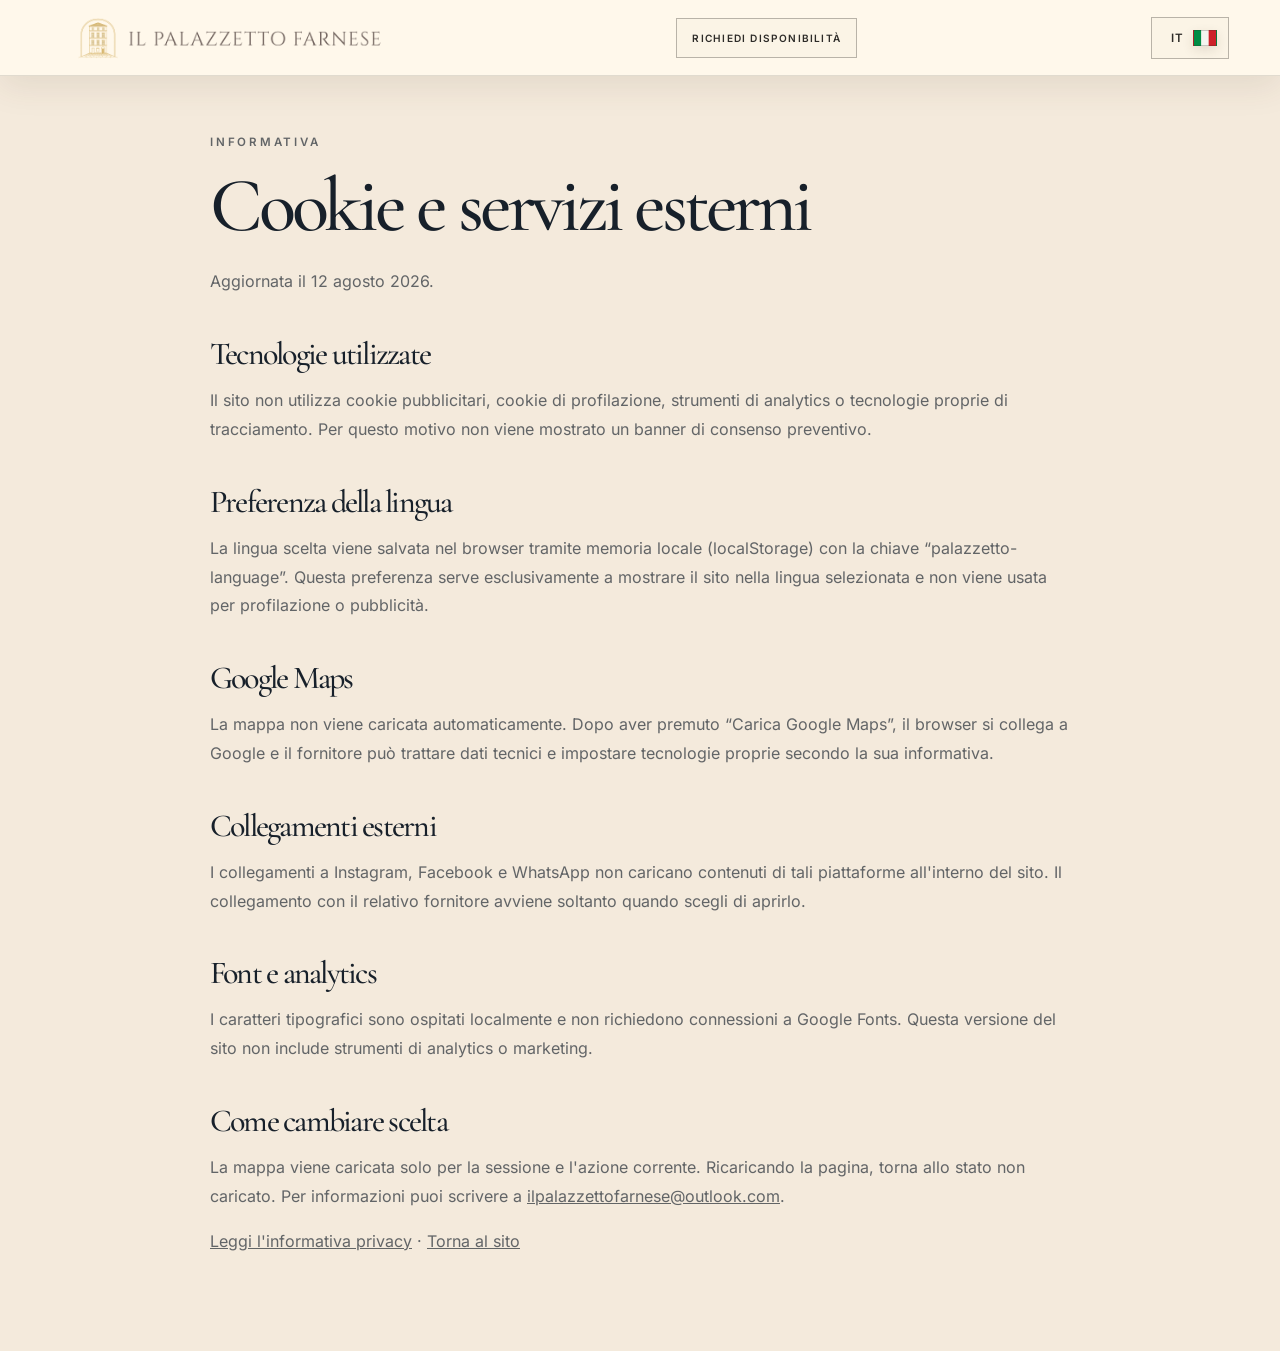
==== commit 42ffb849: "Remove accommodation subtitle from branding and site content" ====
--- a/cookie.html
+++ b/cookie.html
@@ -12,16 +12,16 @@
     <link rel="canonical" href="https://gianmoska-prog.github.io/palazzettotest/cookie.html" />
     <link
       rel="icon"
-      href="assets/img/logo-il-palazzetto.png"
+      href="assets/img/logo-il-palazzetto.png?v=brand-20261021"
       type="image/png"
     />
-    <link rel="stylesheet" href="assets/css/styles.css?v=palazzetto-12" />
+    <link rel="stylesheet" href="assets/css/styles.css?v=palazzetto-18" />
     <title>Cookie e servizi esterni | Il Palazzetto Farnese</title>
   </head>
   <body>
     <a class="skip-link" href="#main">Vai al contenuto</a>
     <header class="site-header" data-header>
-      <a class="brand brand--logo" href="./"><span class="brand-logo-window"><img src="assets/img/logo-il-palazzetto-horizontal.png" alt="Il Palazzetto Farnese · Guest house" width="3200" height="3200" /></span></a>
+      <a class="brand brand--logo" href="./"><span class="brand-logo-window"><img src="assets/img/logo-il-palazzetto-horizontal.png?v=brand-20261021" alt="Il Palazzetto Farnese" width="3200" height="3200" /></span></a>
       <a class="header-enquire" href="index.html#richiesta"
         >Richiedi disponibilità</a
       >
@@ -86,6 +86,6 @@
         </p>
       </article>
     </main>
-    <script src="assets/js/i18n.js?v=palazzetto-3"></script>
+    <script src="assets/js/i18n.js?v=brand-20261021"></script>
   </body>
 </html>
--- a/assets/css/styles.css
+++ b/assets/css/styles.css
@@ -973,7 +973,6 @@
 .carousel-slide {
   flex: 0 0 100%;
   position: relative;
-  aspect-ratio: 16/9;
   margin: 0;
   overflow: hidden;
   background: var(--blue-900);
@@ -981,9 +980,7 @@
 .carousel-slide img {
   width: 100%;
   height: 100%;
-  object-fit: cover;
   display: block;
-  filter: saturate(0.94) contrast(1.02);
 }
 .carousel-slide figcaption {
   position: absolute;
@@ -1377,9 +1374,6 @@
     bottom: -18px;
     opacity: 0.88;
   }
-  .carousel-slide {
-    aspect-ratio: 4/5;
-  }
   .carousel-slide figcaption {
     padding: 22px;
   }
@@ -1403,7 +1397,6 @@
     scroll-behavior: auto;
   }
   .page,
-  .carousel-track,
   .mobile-menu,
   .video-modal,
   .wine-modal,
@@ -1609,7 +1602,11 @@
     rgba(223, 229, 216, 0.45)
   );
 }
-.image-card img,
+.image-card img {
+  transition:
+    transform 1.25s var(--ease),
+    filter 1.25s var(--ease);
+}
 .carousel-slide img {
   transition:
     transform 1.25s var(--ease),
@@ -1617,10 +1614,6 @@
 }
 .image-card:hover img {
   transform: scale(1.035);
-  filter: saturate(0.9) contrast(1.04) brightness(0.98);
-}
-.carousel-slide.is-active img {
-  transform: scale(1.025);
   filter: saturate(0.9) contrast(1.04) brightness(0.98);
 }
 .carousel-stage {
@@ -3090,11 +3083,7 @@
 }
 
 /* Palazzetto Farnese content adaptations; the original visual system is preserved. */
-.palazzetto-still {
-  background:
-    linear-gradient(180deg, rgba(15, 25, 33, 0.06), rgba(15, 25, 33, 0.28)),
-    url("../img/gallery-piscina.webp") center / cover no-repeat;
-}
+
 .lang-toggle:disabled {
   cursor: default;
   opacity: 1;
@@ -3138,7 +3127,6 @@
 }
 
 /* Keep the important part of each real-space visualization in frame. */
-.carousel-slide img[src$="ai-common-area.webp"],
 .image-card img[src$="ai-common-area.webp"] {
   object-position: 42% center;
 }
@@ -3170,9 +3158,6 @@
   }
   .page[data-page="servizi"] .page-hero {
     background-position: 42% center;
-  }
-  .carousel-slide img[src$="ai-common-area.webp"] {
-    object-position: 36% center;
   }
   .mood-strip figure,
   .mood-strip figure:nth-child(2),
@@ -3399,21 +3384,17 @@
 .room-gallery figure {
   min-width: 0;
   margin: 0;
-  aspect-ratio: 4 / 3;
   overflow: hidden;
   background: var(--blue-900);
   border: 1px solid rgba(23, 32, 42, 0.1);
 }
 .room-gallery__main {
   grid-column: 1 / -1;
-  aspect-ratio: 16 / 10 !important;
 }
 .room-gallery img {
   width: 100%;
   height: 100%;
   display: block;
-  object-fit: cover;
-  filter: saturate(0.9) contrast(1.02);
 }
 .stay-note {
   margin-top: clamp(64px, 8vw, 110px);
@@ -3474,7 +3455,9 @@
   .room-showcase {
     grid-template-columns: 1fr;
   }
-  .room-showcase--reverse .room-showcase__copy,
+  .room-showcase--reverse .room-showcase__copy {
+    order: initial;
+  }
   .room-showcase--reverse .room-gallery {
     order: initial;
   }
@@ -3506,12 +3489,6 @@
   }
   .room-gallery {
     gap: 7px;
-  }
-  .room-gallery__main {
-    aspect-ratio: 4 / 3 !important;
-  }
-  .room-gallery figure:not(.room-gallery__main) {
-    aspect-ratio: 1 / 1;
   }
   .stay-note,
   .service-notice {
@@ -3635,28 +3612,17 @@
 .common-area-gallery figure {
   min-width: 0;
   margin: 0;
-  aspect-ratio: 4 / 3;
   overflow: hidden;
   background: #d9cbb9;
   border: 1px solid rgba(84, 65, 50, 0.12);
 }
 .common-area-gallery__main {
   grid-column: 1 / -1;
-  aspect-ratio: 16 / 10 !important;
 }
 .common-area-gallery img {
   width: 100%;
   height: 100%;
   display: block;
-  object-fit: cover;
-  filter: saturate(0.88) contrast(1.01) brightness(1.03);
-}
-.common-area-gallery figure:nth-child(2) img {
-  object-position: 8% center;
-  transform: scale(1.16);
-}
-.common-area-gallery figure:nth-child(3) img {
-  object-position: center 58%;
 }
 .common-area-copy h3 {
   margin: 0;
@@ -3762,12 +3728,6 @@
   }
   .common-area-gallery {
     gap: 7px;
-  }
-  .common-area-gallery__main {
-    aspect-ratio: 4 / 3 !important;
-  }
-  .common-area-gallery figure:not(.common-area-gallery__main) {
-    aspect-ratio: 1 / 1;
   }
   .service-stats,
   .parking-options {
@@ -4288,4 +4248,881 @@
   .hero-video {
     display: none;
   }
-}
+  .carousel-track { transition: none; }
+}
+
+.carousel-stage { touch-action: pan-y pinch-zoom; }
+
+/* v29: focused champagne light, crisp detailing and deeper film grade */
+.hero-video {
+  filter: saturate(0.92) contrast(1.08) brightness(0.86) sepia(0.025);
+}
+.home::before {
+  background:
+    radial-gradient(ellipse at 50% 44%, transparent 24%, rgba(28, 21, 17, 0.22) 100%),
+    linear-gradient(180deg, rgba(32, 25, 20, 0.04) 0%, rgba(34, 26, 21, 0.16) 62%, rgba(29, 21, 17, 0.54) 100%);
+}
+.home::after {
+  opacity: 0.07;
+}
+.hero-logo-stage {
+  width: min(40vw, 52svh, 420px);
+  min-width: 280px;
+  max-width: 420px;
+}
+.hero-mark::before {
+  top: -2%;
+  bottom: -2%;
+  width: min(760px, calc(100vw - 28px));
+  background: radial-gradient(
+    ellipse at center,
+    rgba(255, 248, 235, 0.58) 0%,
+    rgba(255, 248, 235, 0.52) 38%,
+    rgba(255, 248, 235, 0.3) 58%,
+    rgba(255, 248, 235, 0.1) 73%,
+    transparent 88%
+  );
+  -webkit-mask-image: linear-gradient(180deg, transparent 0%, #000 16%, #000 84%, transparent 100%);
+  mask-image: linear-gradient(180deg, transparent 0%, #000 16%, #000 84%, transparent 100%);
+  -webkit-backdrop-filter: none;
+  backdrop-filter: none;
+}
+.hero-mark::after {
+  content: "";
+  position: absolute;
+  z-index: -1;
+  inset: 3% -22%;
+  background:
+    linear-gradient(90deg, transparent, rgba(190, 151, 83, 0.5) 24%, rgba(213, 177, 108, 0.66) 50%, rgba(190, 151, 83, 0.5) 76%, transparent) top / 100% 1px no-repeat,
+    linear-gradient(90deg, transparent, rgba(190, 151, 83, 0.42) 24%, rgba(213, 177, 108, 0.56) 50%, rgba(190, 151, 83, 0.42) 76%, transparent) bottom / 100% 1px no-repeat;
+  pointer-events: none;
+}
+.hero-logo {
+  filter: drop-shadow(0 8px 20px rgba(35, 24, 17, 0.14));
+}
+
+@media (max-width: 760px) {
+  .hero-logo-stage {
+    width: min(78vw, 44svh, 340px);
+    min-width: 230px;
+  }
+  .hero-mark::before {
+    width: calc(100vw - 14px);
+  }
+  .hero-mark::after {
+    inset-inline: -12%;
+  }
+}
+
+/* v30: unframed monochrome crest for a cleaner, quieter luxury treatment */
+.hero-mark::before,
+.hero-mark::after {
+  display: none;
+}
+.hero-logo {
+  filter:
+    brightness(0)
+    saturate(100%)
+    invert(88%)
+    sepia(22%)
+    saturate(560%)
+    hue-rotate(348deg)
+    brightness(103%)
+    contrast(92%)
+    drop-shadow(0 2px 2px rgba(24, 17, 13, 0.56))
+    drop-shadow(0 15px 34px rgba(24, 17, 13, 0.32));
+}
+
+/* v31: retain the crest's original two-tone architectural detail */
+.hero-logo {
+  filter:
+    sepia(0.18)
+    saturate(0.9)
+    brightness(1.02)
+    contrast(1.04)
+    drop-shadow(0 2px 2px rgba(20, 14, 11, 0.58))
+    drop-shadow(0 15px 34px rgba(20, 14, 11, 0.34));
+}
+
+/* v32: canonical supplied logo, original colours and complete detail */
+.hero-logo {
+  filter:
+    drop-shadow(0 0 0.7px rgba(255, 248, 235, 0.96))
+    drop-shadow(0 0 2px rgba(255, 248, 235, 0.58))
+    drop-shadow(0 12px 28px rgba(20, 14, 11, 0.34));
+}
+
+/* v33: definitive Portale homepage */
+.home::before {
+  background:
+    linear-gradient(90deg, rgba(22, 16, 13, 0.46), rgba(22, 16, 13, 0.06) 58%, rgba(22, 16, 13, 0.32)),
+    linear-gradient(180deg, rgba(31, 23, 18, 0.04), rgba(31, 23, 18, 0.42));
+}
+.home-content--portale {
+  width: min(100%, 1560px);
+  grid-template-columns: minmax(330px, 450px) minmax(350px, 560px);
+  justify-content: space-between;
+  align-items: stretch;
+  gap: clamp(44px, 8vw, 140px);
+  padding-top: calc(var(--header-h) + 22px);
+  padding-bottom: 0;
+}
+.home-content--portale .portal-shell {
+  position: relative;
+  align-self: end;
+  width: min(45svh, 440px);
+  min-width: 330px;
+  max-width: 100%;
+  height: min(73svh, 720px);
+  min-height: 520px;
+  margin: 0;
+  padding: clamp(20px, 2.3vw, 34px);
+  display: grid;
+  place-items: center;
+  color: #2d211b;
+  background: #fff8eb;
+  border: 1px solid rgba(203, 169, 110, 0.72);
+  border-bottom: 0;
+  border-radius: 48% 48% 0 0 / 22% 22% 0 0;
+  box-shadow: 0 28px 74px rgba(20, 14, 10, 0.28);
+  -webkit-backdrop-filter: none;
+  backdrop-filter: none;
+  overflow: hidden;
+}
+.home-content--portale .portal-shell::before {
+  content: "";
+  position: absolute;
+  inset: 10px 10px 0;
+  display: block;
+  border: 1px solid rgba(180, 139, 75, 0.42);
+  border-bottom: 0;
+  border-radius: inherit;
+  background: transparent;
+  pointer-events: none;
+}
+.home-content--portale .portal-shell::after {
+  content: "";
+  position: absolute;
+  inset: 22px 22px 0;
+  border: 1px solid rgba(255, 252, 246, 0.36);
+  border-bottom: 0;
+  border-radius: inherit;
+  pointer-events: none;
+}
+.home-content--portale .hero-mark {
+  width: min(112%, 430px);
+  margin: 0;
+  transform: translateY(1.5%);
+}
+.home-content--portale .hero-logo {
+  width: 100%;
+  filter:
+    drop-shadow(0 0 1px rgba(255, 251, 244, 0.82))
+    drop-shadow(0 12px 24px rgba(40, 26, 18, 0.16));
+}
+.home-content--portale .portal-copy {
+  align-self: center;
+  max-width: 560px;
+  padding-bottom: 2vh;
+  color: var(--ivory);
+  text-align: right;
+  text-shadow: 0 8px 30px rgba(0, 0, 0, 0.52);
+}
+.portal-location {
+  margin: 0 0 20px;
+  color: rgba(255, 248, 235, 0.78);
+  font-size: 0.7rem;
+  font-weight: 700;
+  letter-spacing: 0.28em;
+  text-transform: uppercase;
+}
+.home-content--portale .hero-proof {
+  max-width: 540px;
+  margin: 0 0 0 auto;
+  color: rgba(255, 248, 235, 0.94);
+  font-size: clamp(1.75rem, 2.9vw, 3.35rem);
+  line-height: 1.03;
+  text-align: right;
+  text-wrap: balance;
+}
+.home-content--portale .hero-actions {
+  justify-content: flex-end;
+  margin-top: 28px;
+}
+.home.is-active .home-content--portale .portal-copy {
+  animation: hero-text-in 0.9s var(--ease) 1.15s both;
+}
+.service-stats {
+  grid-template-columns: repeat(4, minmax(0, 1fr));
+}
+
+@media (max-width: 1100px) and (min-width: 761px) {
+  .home-content--portale {
+    grid-template-columns: minmax(300px, 38vw) minmax(320px, 1fr);
+    gap: clamp(30px, 5vw, 70px);
+  }
+  .home-content--portale .portal-shell {
+    width: min(39vw, 390px);
+    min-width: 300px;
+    height: min(68svh, 630px);
+    min-height: 470px;
+  }
+  .home-content--portale .hero-proof {
+    font-size: clamp(1.75rem, 3.5vw, 2.8rem);
+  }
+  .service-stats {
+    grid-template-columns: repeat(2, minmax(0, 1fr));
+  }
+}
+
+@media (max-width: 760px) {
+  .brand--logo .brand-logo-window {
+    display: block;
+  }
+  .home-content--portale {
+    min-height: 100svh;
+    display: block;
+    padding: var(--header-h) 18px 0;
+  }
+  .home-content--portale .portal-shell {
+    position: absolute;
+    left: 50%;
+    bottom: 0;
+    width: min(72vw, 340px);
+    min-width: 250px;
+    height: min(49svh, 450px);
+    min-height: 350px;
+    padding: 17px;
+    transform: translateX(-50%);
+    background: #fff8eb;
+  }
+  .home.is-active .home-content--portale .portal-shell {
+    animation: portal-mobile-in 1.05s var(--ease) 0.55s both;
+  }
+  .home-content--portale .portal-shell::before {
+    inset: 8px 8px 0;
+  }
+  .home-content--portale .portal-shell::after {
+    inset: 17px 17px 0;
+  }
+  .home-content--portale .hero-mark {
+    width: 108%;
+    transform: translateY(1%);
+  }
+  .home-content--portale .portal-copy {
+    position: absolute;
+    z-index: 4;
+    top: calc(var(--header-h) + 6.5svh);
+    left: 22px;
+    right: 22px;
+    max-width: none;
+    padding: 0;
+    text-align: center;
+  }
+  .portal-location {
+    margin-bottom: 13px;
+    font-size: 0.58rem;
+    letter-spacing: 0.2em;
+  }
+  .home-content--portale .hero-proof {
+    max-width: 440px;
+    margin: 0 auto;
+    font-size: clamp(1.48rem, 6.8vw, 2.2rem);
+    line-height: 1.04;
+    text-align: center;
+  }
+  .home-content--portale .hero-actions {
+    justify-content: center;
+    margin-top: 18px;
+  }
+  .home-content--portale .hero-actions .button {
+    padding: 11px 14px;
+    font-size: 0.62rem;
+  }
+  .service-stats {
+    grid-template-columns: 1fr;
+  }
+}
+
+@keyframes portal-mobile-in {
+  from { opacity: 0; transform: translate(-50%, 10px) scale(0.985); }
+  to { opacity: 1; transform: translate(-50%, 0) scale(1); }
+}
+
+@media (max-width: 390px), (max-height: 700px) and (max-width: 760px) {
+  .home-content--portale .portal-copy {
+    top: calc(var(--header-h) + 3.5svh);
+  }
+  .home-content--portale .hero-proof {
+    font-size: clamp(1.28rem, 6vw, 1.65rem);
+  }
+  .home-content--portale .portal-shell {
+    height: min(44svh, 380px);
+    min-height: 300px;
+  }
+}
+
+@media (prefers-reduced-motion: reduce) {
+  .home.is-active .home-content--portale .portal-shell,
+  .home.is-active .home-content--portale .portal-copy {
+    animation: none;
+    opacity: 1;
+  }
+}
+
+/* v34: photographic section banners with a restrained low-opacity treatment */
+.page:not(.home) .page-hero {
+  background-image:
+    linear-gradient(
+      90deg,
+      rgba(30, 27, 24, 0.68) 0%,
+      rgba(30, 27, 24, 0.53) 48%,
+      rgba(30, 27, 24, 0.61) 100%
+    ),
+    linear-gradient(
+      180deg,
+      rgba(255, 244, 226, 0.1) 0%,
+      rgba(35, 30, 26, 0.18) 54%,
+      rgba(26, 24, 22, 0.42) 100%
+    ),
+    var(--page-image, url("../img/hero-lago-cielo.webp")) !important;
+  background-position:
+    center,
+    center,
+    var(--banner-position, center) !important;
+  background-size: cover, cover, cover !important;
+  background-repeat: no-repeat !important;
+  background-color: #4a433d;
+}
+.page:not(.home) .page-hero::before {
+  background:
+    linear-gradient(125deg, rgba(255, 248, 235, 0.09), transparent 40%),
+    linear-gradient(90deg, rgba(19, 18, 17, 0.14), transparent 66%);
+  opacity: 1;
+}
+.page[data-page="dimora"] .page-hero {
+  --banner-position: center 56%;
+}
+.page[data-page="camere"] .page-hero {
+  --banner-position: center 57%;
+}
+.page[data-page="servizi"] .page-hero {
+  --banner-position: center 53%;
+}
+.page[data-page="contatti"] .page-hero {
+  --banner-position: center 28%;
+}
+
+@media (max-width: 760px) {
+  .page:not(.home) .page-hero {
+    background-image:
+      linear-gradient(
+        90deg,
+        rgba(30, 27, 24, 0.7) 0%,
+        rgba(30, 27, 24, 0.55) 66%,
+        rgba(30, 27, 24, 0.62) 100%
+      ),
+      linear-gradient(180deg, rgba(255, 244, 226, 0.08), rgba(27, 24, 22, 0.42)),
+      var(--page-image, url("../img/hero-lago-cielo.webp")) !important;
+  }
+  .page[data-page="dimora"] .page-hero {
+    --banner-position: 59% center;
+  }
+  .page[data-page="camere"] .page-hero {
+    --banner-position: 54% center;
+  }
+  .page[data-page="servizi"] .page-hero {
+    --banner-position: 45% center;
+  }
+  .page[data-page="contatti"] .page-hero {
+    --banner-position: center 30%;
+  }
+}
+
+/* v35: real-photography integration and responsive editorial crops */
+
+.page[data-page="dimora"] .page-hero {
+  --banner-position: center 58%;
+}
+.page[data-page="camere"] .page-hero {
+  --banner-position: center 48%;
+}
+.page[data-page="servizi"] .page-hero {
+  --banner-position: center 49%;
+}
+.page[data-page="contatti"] .page-hero {
+  --banner-position: center 54%;
+}
+
+.room-gallery {
+  grid-template-columns: repeat(6, minmax(0, 1fr));
+}
+.room-gallery__main {
+  grid-column: 1 / -1;
+}
+.room-gallery figure:not(.room-gallery__main) {
+  grid-column: span 2;
+}
+
+@media (max-width: 1000px) {
+  .room-showcase--reverse .room-showcase__copy {
+    order: 1;
+  }
+  .room-showcase--reverse .room-gallery {
+    order: 2;
+  }
+}
+
+@media (max-width: 760px) {
+  .page[data-page="dimora"] .page-hero {
+    --banner-position: 60% center;
+  }
+  .page[data-page="camere"] .page-hero {
+    --banner-position: 57% center;
+  }
+  .page[data-page="servizi"] .page-hero {
+    --banner-position: 47% center;
+  }
+  .page[data-page="contatti"] .page-hero {
+    --banner-position: 57% center;
+  }
+  .room-gallery {
+    grid-template-columns: repeat(2, minmax(0, 1fr));
+  }
+  .room-gallery__main {
+    grid-column: 1 / -1;
+  }
+  .room-gallery figure:not(.room-gallery__main) {
+    grid-column: span 1;
+  }
+  .room-gallery .room-gallery__sign {
+    grid-column: 1 / -1;
+  }
+}
+
+/* v36: balanced room galleries, appliance detail and full-screen photo viewer */
+.room-showcase--reverse {
+  grid-template-columns: minmax(0, 1.28fr) minmax(300px, 0.72fr);
+}
+.room-gallery figure,
+.common-area-gallery figure {
+  position: relative;
+}
+.room-gallery figure::after,
+.common-area-gallery figure::after {
+  content: "+";
+  position: absolute;
+  right: 10px;
+  bottom: 10px;
+  width: 32px;
+  height: 32px;
+  display: grid;
+  place-items: center;
+  color: #2d211b;
+  background: rgba(255, 248, 235, 0.9);
+  border: 1px solid rgba(73, 55, 42, 0.18);
+  border-radius: 50%;
+  font: 400 1.15rem/1 var(--sans);
+  box-shadow: 0 6px 22px rgba(24, 17, 13, 0.16);
+  pointer-events: none;
+  transition: transform 180ms ease, background 180ms ease;
+}
+.room-gallery img,
+.common-area-gallery img {
+  cursor: zoom-in;
+  transition: transform 550ms var(--ease), filter 550ms var(--ease);
+}
+.room-gallery img:focus-visible,
+.common-area-gallery img:focus-visible {
+  outline: 3px solid rgba(176, 138, 88, 0.92);
+  outline-offset: -4px;
+}
+.room-gallery figure:has(img:hover)::after,
+.room-gallery figure:has(img:focus-visible)::after,
+.common-area-gallery figure:has(img:hover)::after,
+.common-area-gallery figure:has(img:focus-visible)::after {
+  transform: scale(1.08);
+  background: #fff8eb;
+}
+
+.common-area-gallery {
+  grid-template-columns: repeat(6, minmax(0, 1fr));
+}
+.common-area-gallery__main {
+  grid-column: 1 / -1;
+}
+.common-area-gallery figure:not(.common-area-gallery__main) {
+  grid-column: span 2;
+}
+
+.photo-lightbox {
+  inset: 0;
+  width: 100vw;
+  max-width: none;
+  height: 100dvh;
+  max-height: none;
+  margin: 0;
+  padding: clamp(46px, 6vw, 82px) clamp(18px, 6vw, 90px);
+  overflow: hidden;
+  color: #fff8eb;
+  background: rgba(20, 17, 15, 0.96);
+  border: 0;
+}
+.photo-lightbox[open] {
+  display: grid;
+  grid-template-columns: 48px minmax(0, 1fr) 48px;
+  grid-template-rows: minmax(0, 1fr);
+  gap: clamp(10px, 2vw, 28px);
+  align-items: center;
+}
+.photo-lightbox::backdrop {
+  background: rgba(20, 17, 15, 0.82);
+  backdrop-filter: blur(8px);
+}
+.photo-lightbox__figure {
+  min-width: 0;
+  min-height: 0;
+  height: 100%;
+  margin: 0;
+  display: grid;
+  grid-template-rows: minmax(0, 1fr) auto;
+  gap: 14px;
+  align-items: center;
+  justify-items: center;
+}
+.photo-lightbox__figure img {
+  width: 100%;
+  height: 100%;
+  min-height: 0;
+  min-width: 0;
+  display: block;
+  object-fit: contain;
+}
+.photo-lightbox__figure figcaption {
+  color: rgba(255, 248, 235, 0.78);
+  font-size: 0.68rem;
+  font-weight: 700;
+  letter-spacing: 0.14em;
+  text-align: center;
+  text-transform: uppercase;
+}
+.photo-lightbox__close,
+.photo-lightbox__nav {
+  display: grid;
+  place-items: center;
+  color: #fff8eb;
+  background: rgba(255, 248, 235, 0.06);
+  border: 1px solid rgba(255, 248, 235, 0.32);
+  border-radius: 50%;
+  cursor: pointer;
+  transition: background 180ms ease, border-color 180ms ease;
+}
+.photo-lightbox__close:hover,
+.photo-lightbox__nav:hover,
+.photo-lightbox__close:focus-visible,
+.photo-lightbox__nav:focus-visible {
+  background: rgba(255, 248, 235, 0.14);
+  border-color: rgba(255, 248, 235, 0.72);
+}
+.photo-lightbox__close {
+  position: absolute;
+  z-index: 2;
+  top: 18px;
+  right: 18px;
+  width: 42px;
+  height: 42px;
+  font-size: 1.6rem;
+  line-height: 1;
+}
+.photo-lightbox__nav {
+  width: 46px;
+  height: 46px;
+  font-family: var(--serif);
+  font-size: 2rem;
+  line-height: 1;
+}
+
+@media (max-width: 1000px) {
+  .room-showcase--reverse {
+    grid-template-columns: 1fr;
+  }
+}
+
+@media (max-width: 760px) {
+  .common-area-gallery {
+    grid-template-columns: repeat(2, minmax(0, 1fr));
+  }
+  .common-area-gallery figure:not(.common-area-gallery__main) {
+    grid-column: span 1;
+  }
+  .common-area-gallery figure:nth-child(4) {
+    grid-column: 1 / -1;
+  }
+  .room-gallery figure::after,
+  .common-area-gallery figure::after {
+    right: 7px;
+    bottom: 7px;
+    width: 28px;
+    height: 28px;
+  }
+  .photo-lightbox {
+    padding: 58px 10px 24px;
+  }
+  .photo-lightbox[open] {
+    display: block;
+  }
+  .photo-lightbox__figure {
+    width: 100%;
+    height: 100%;
+  }
+  .photo-lightbox__nav {
+    position: absolute;
+    z-index: 2;
+    top: 50%;
+    width: 38px;
+    height: 38px;
+    font-size: 1.65rem;
+    transform: translateY(-50%);
+    background: rgba(20, 17, 15, 0.62);
+  }
+  .photo-lightbox__nav--prev {
+    left: 8px;
+  }
+  .photo-lightbox__nav--next {
+    right: 8px;
+  }
+  .photo-lightbox__close {
+    top: 10px;
+    right: 10px;
+  }
+  .photo-lightbox__figure figcaption {
+    font-size: 0.58rem;
+    letter-spacing: 0.1em;
+  }
+}
+
+/* Explicit image layers avoid URL resolution differences in CSS variables. */
+.page:not(.home) .page-hero {
+  background-image: none !important;
+}
+.page-hero__photo {
+  position: absolute;
+  inset: 0;
+  z-index: -2;
+  width: 100%;
+  height: 100%;
+  object-fit: cover;
+  object-position: var(--banner-position, center);
+  pointer-events: none;
+}
+.page:not(.home) .page-hero::before {
+  z-index: -1;
+  mix-blend-mode: normal;
+  background: linear-gradient(90deg, rgba(30, 27, 24, 0.64), rgba(30, 27, 24, 0.48) 60%, rgba(30, 27, 24, 0.5)), linear-gradient(180deg, transparent, rgba(26, 24, 22, 0.28));
+}
+
+/* v37: full-site visual and editorial audit */
+.page:not(.home) .page-hero,
+.page[data-page="dimora"] .page-hero,
+.page[data-page="camere"] .page-hero,
+.page[data-page="servizi"] .page-hero,
+.page[data-page="contatti"] .page-hero {
+  min-height: clamp(360px, 42svh, 460px);
+}
+
+.page-hero h2 {
+  max-width: 880px;
+  text-wrap: balance;
+}
+
+.page-hero p {
+  max-width: 640px;
+}
+
+.service-notice {
+  margin-top: 28px;
+  background: linear-gradient(100deg, rgba(255, 255, 255, 0.42), rgba(223, 229, 216, 0.38));
+}
+
+.official-data {
+  margin-top: clamp(42px, 5vw, 64px);
+  background: rgba(255, 255, 255, 0.16);
+}
+
+.official-data__head {
+  padding: clamp(24px, 3vw, 38px);
+}
+
+.official-data__head h3 {
+  font-size: clamp(1.9rem, 3vw, 3.1rem);
+}
+
+.official-data__grid div {
+  padding: clamp(18px, 2vw, 24px);
+}
+
+.amenity-list span {
+  font-size: 0.72rem;
+  line-height: 1.35;
+}
+
+.room-facts dt {
+  font-size: 0.66rem;
+}
+
+@media (max-width: 760px) {
+  .page:not(.home) .page-hero,
+  .page[data-page="dimora"] .page-hero,
+  .page[data-page="camere"] .page-hero,
+  .page[data-page="servizi"] .page-hero,
+  .page[data-page="contatti"] .page-hero {
+    min-height: clamp(300px, 40svh, 360px);
+  }
+
+  .portal-location {
+    font-size: 0.64rem;
+    line-height: 1.35;
+  }
+
+  .home-content--portale .hero-actions .button {
+    min-height: 44px;
+    padding: 11px 16px;
+    font-size: 0.69rem;
+    letter-spacing: 0.13em;
+  }
+
+  .button {
+    font-size: 0.72rem;
+  }
+
+  .contact-method {
+    min-height: 96px;
+    grid-template-columns: 44px minmax(0, 1fr);
+    align-content: center;
+    align-items: center;
+    gap: 18px;
+    padding: 18px 20px;
+  }
+
+  .contact-method::before {
+    inset: 9px;
+  }
+
+  .contact-method__mark {
+    width: 44px;
+    height: 44px;
+  }
+
+  .contact-method strong {
+    font-size: 1.35rem;
+  }
+
+  .contact-method em {
+    margin-top: 6px;
+    overflow-wrap: anywhere;
+  }
+
+  .official-data__head {
+    padding: 24px 20px 20px;
+  }
+
+  .official-data__head h3 {
+    font-size: 2rem;
+  }
+
+  .official-data__grid {
+    grid-template-columns: repeat(2, minmax(0, 1fr));
+  }
+
+  .official-data__grid div {
+    padding: 18px 15px;
+  }
+
+  .official-data__grid dt {
+    font-size: 0.67rem;
+  }
+
+  .official-data__grid dd {
+    margin-top: 10px;
+    font-size: 0.82rem;
+  }
+
+  .room-facts dt {
+    font-size: 0.69rem;
+  }
+
+  .amenity-list span {
+    font-size: 0.74rem;
+  }
+}
+
+.home {
+  background-image: url("../img/hero-video-poster.jpg");
+}
+
+/* Mobile Portale stays centred even when iOS disables motion. Use normal
+   document flow so text, browser chrome and larger fonts cannot overlap it. */
+@media (max-width: 760px) {
+  .home-content--portale {
+    display: flex;
+    flex-direction: column;
+    align-items: center;
+    justify-content: flex-start;
+    gap: 28px;
+    min-height: 100vh;
+    min-height: 100svh;
+    padding: calc(var(--header-h) + 28px) 20px 0;
+  }
+  .home-content--portale .portal-copy {
+    position: relative;
+    inset: auto;
+    order: 0;
+    width: 100%;
+    max-width: 460px;
+    padding: 0;
+    flex: none;
+  }
+  .home-content--portale .portal-shell {
+    position: relative;
+    inset: auto;
+    order: 1;
+    align-self: center;
+    flex: none;
+    width: 280px;
+    width: min(76vw, 310px);
+    min-width: 0;
+    max-width: 100%;
+    height: auto;
+    min-height: 0;
+    margin: auto auto 0;
+    padding: 36px 18px 26px;
+    transform: none;
+    opacity: 1;
+    will-change: auto;
+  }
+  .home.is-active .home-content--portale .portal-shell,
+  .home.is-active .home-content--portale .portal-copy {
+    animation: none;
+    transform: none;
+    opacity: 1;
+  }
+  .home-content--portale .hero-mark {
+    width: 100%;
+    min-width: 0;
+    transform: none;
+  }
+  .home-content--portale .hero-proof {
+    font-size: clamp(1.4rem, 6vw, 1.85rem);
+    line-height: 1.12;
+  }
+  .home-content--portale .hero-actions {
+    display: grid;
+    grid-template-columns: 1fr;
+    gap: 10px;
+    width: 100%;
+  }
+  .home-content--portale .hero-actions .button {
+    width: 100%;
+    white-space: normal;
+  }
+}
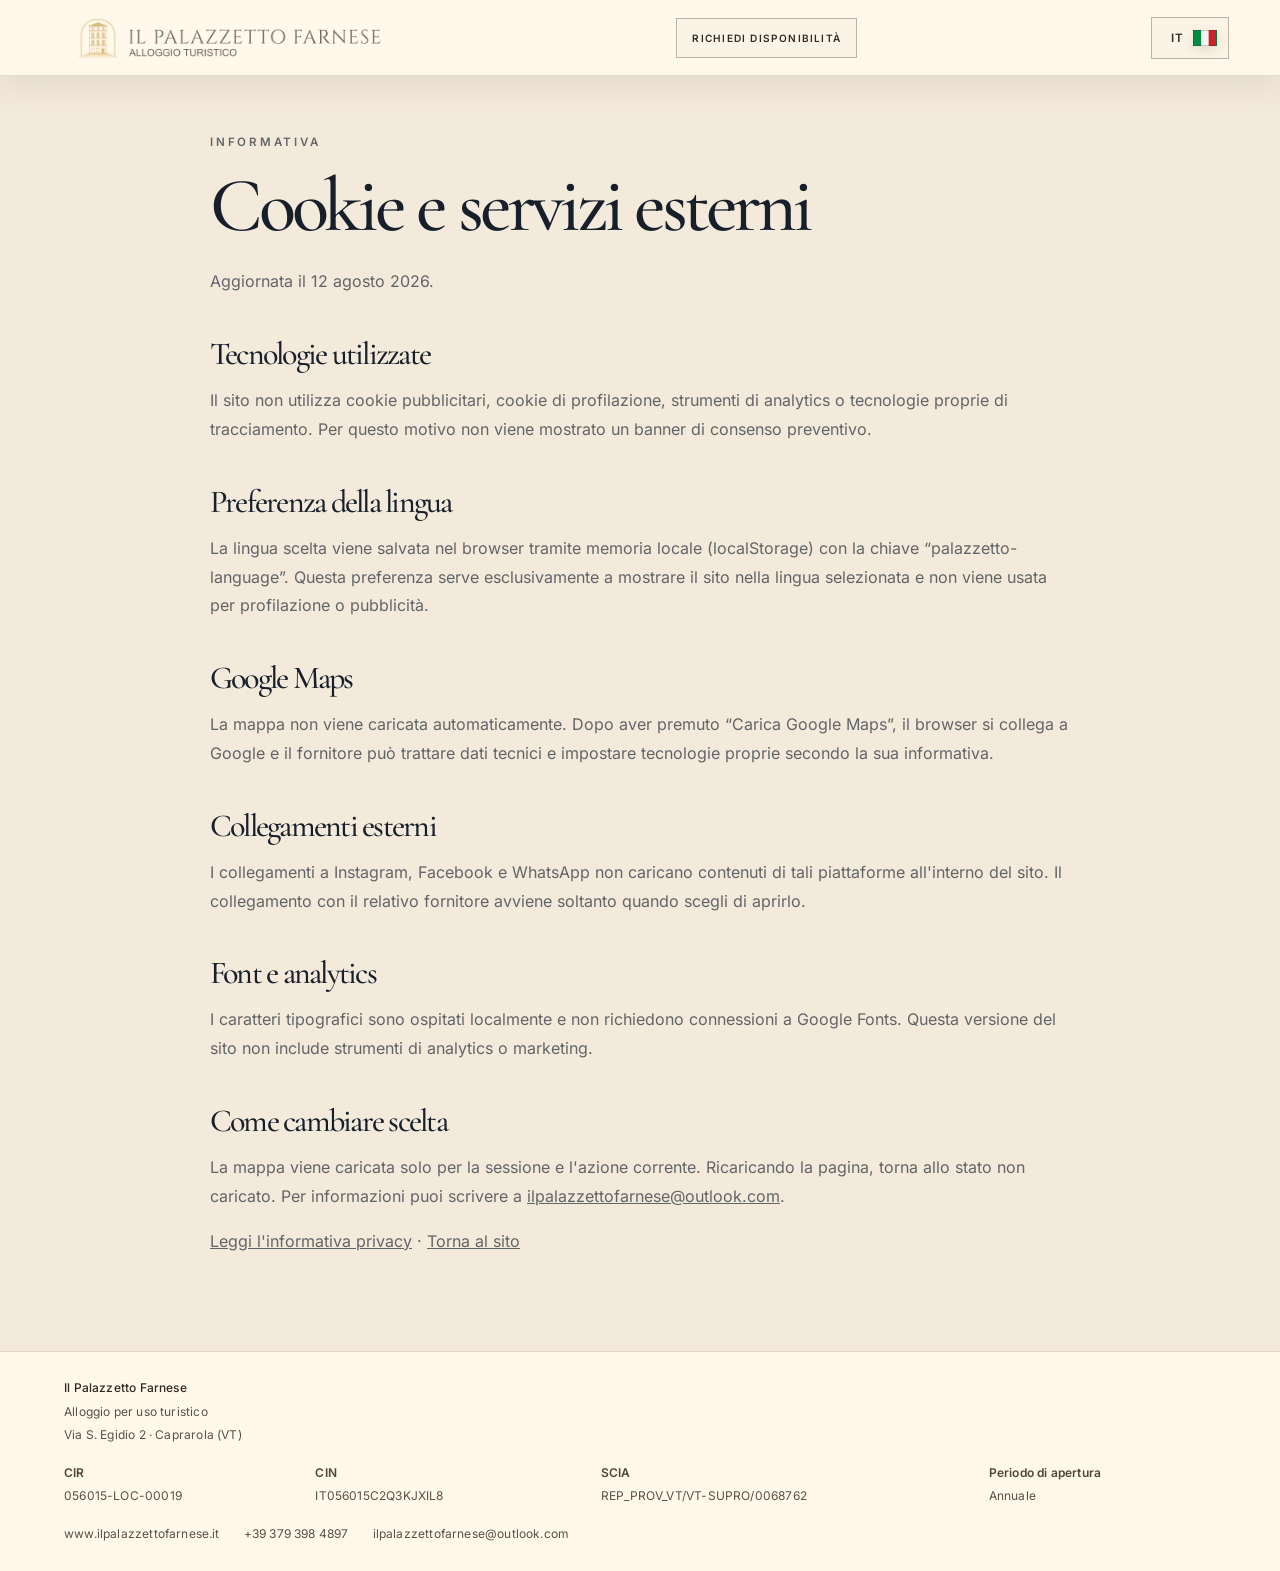
==== commit d3153b8a: "Publish tourist accommodation branding and official registration details" ====
--- a/cookie.html
+++ b/cookie.html
@@ -12,16 +12,16 @@
     <link rel="canonical" href="https://gianmoska-prog.github.io/palazzettotest/cookie.html" />
     <link
       rel="icon"
-      href="assets/img/logo-il-palazzetto.png?v=brand-20261021"
+      href="assets/img/logo-il-palazzetto.png?v=tourism-20261107"
       type="image/png"
     />
-    <link rel="stylesheet" href="assets/css/styles.css?v=palazzetto-18" />
+    <link rel="stylesheet" href="assets/css/styles.css?v=tourism-20261107" />
     <title>Cookie e servizi esterni | Il Palazzetto Farnese</title>
   </head>
   <body>
     <a class="skip-link" href="#main">Vai al contenuto</a>
     <header class="site-header" data-header>
-      <a class="brand brand--logo" href="./"><span class="brand-logo-window"><img src="assets/img/logo-il-palazzetto-horizontal.png?v=brand-20261021" alt="Il Palazzetto Farnese" width="3200" height="3200" /></span></a>
+      <a class="brand brand--logo" href="./"><span class="brand-logo-window"><img src="assets/img/logo-il-palazzetto-horizontal.png?v=tourism-20261107" alt="Il Palazzetto Farnese · Alloggio turistico" width="3200" height="3200" /></span></a>
       <a class="header-enquire" href="index.html#richiesta"
         >Richiedi disponibilità</a
       >
@@ -86,6 +86,18 @@
         </p>
       </article>
     </main>
-    <script src="assets/js/i18n.js?v=brand-20261021"></script>
+    <footer class="registration-footer">
+      <div class="registration-footer__inner">
+        <div class="registration-footer__identity"><strong>Il Palazzetto Farnese</strong><span>Alloggio per uso turistico</span><span>Via S. Egidio 2 · Caprarola (VT)</span></div>
+        <dl class="registration-footer__details">
+          <div><dt>CIR</dt><dd>056015-LOC-00019</dd></div>
+          <div><dt>CIN</dt><dd>IT056015C2Q3KJXIL8</dd></div>
+          <div><dt>SCIA</dt><dd>REP_PROV_VT/VT-SUPRO/0068762</dd></div>
+          <div><dt>Periodo di apertura</dt><dd>Annuale</dd></div>
+        </dl>
+        <div class="registration-footer__contacts"><a href="https://www.ilpalazzettofarnese.it/">www.ilpalazzettofarnese.it</a><a href="tel:+393793984897">+39 379 398 4897</a><a href="mailto:ilpalazzettofarnese@outlook.com">ilpalazzettofarnese@outlook.com</a></div>
+      </div>
+    </footer>
+    <script src="assets/js/i18n.js?v=tourism-20261107"></script>
   </body>
 </html>
--- a/assets/css/styles.css
+++ b/assets/css/styles.css
@@ -5060,6 +5060,77 @@
   background-image: url("../img/hero-video-poster.jpg");
 }
 
+/* Official registration details: readable text, kept below the main content. */
+.registration-footer {
+  color: #5b5146;
+  background: #fff8eb;
+  border-top: 1px solid rgba(139, 112, 72, 0.24);
+  padding: 26px clamp(22px, 5vw, 82px);
+  font-family: var(--sans);
+  font-size: 0.75rem;
+  line-height: 1.7;
+  letter-spacing: 0.015em;
+  text-transform: none;
+}
+.registration-footer__inner {
+  width: min(100%, 1360px);
+  margin: 0 auto;
+  display: grid;
+  gap: 18px;
+}
+.registration-footer__identity { display: grid; gap: 3px; }
+.registration-footer__identity strong { color: #302720; font-weight: 500; }
+.registration-footer__details {
+  display: grid;
+  grid-template-columns: 1fr 1.15fr 1.6fr 1fr;
+  gap: 14px 24px;
+  margin: 0;
+}
+.registration-footer__details div { min-width: 0; }
+.registration-footer__details dt { font-weight: 600; color: #514536; }
+.registration-footer__details dd { margin: 2px 0 0; overflow-wrap: anywhere; }
+.registration-footer__contacts { display: flex; flex-wrap: wrap; gap: 8px 24px; }
+.registration-footer__contacts a {
+  color: inherit;
+  text-decoration: none;
+  overflow-wrap: anywhere;
+}
+.registration-footer__contacts a:hover { text-decoration: underline; text-underline-offset: 3px; }
+.footer-minimal > .registration-footer { margin-top: 24px; padding: 22px 0 0; }
+.property-registration.official-data {
+  margin-top: 40px;
+  background: transparent;
+  border: 1px solid rgba(139, 112, 72, 0.25);
+}
+.property-registration .official-data__head {
+  display: block;
+  padding: 22px 24px 14px;
+}
+.property-registration .official-data__head h3 { margin: 0; font-size: 1.65rem; }
+.property-registration .official-data__grid {
+  margin: 0;
+  grid-template-columns: repeat(3, minmax(0, 1fr));
+}
+.property-registration .official-data__grid div { padding: 16px 24px 20px; }
+.property-registration .official-data__grid dd {
+  color: #514536;
+  font-size: 0.88rem;
+  line-height: 1.6;
+  overflow-wrap: anywhere;
+}
+.property-registration a { color: inherit; text-underline-offset: 3px; }
+@media (max-width: 1000px) {
+  .registration-footer__details { grid-template-columns: repeat(2, minmax(0, 1fr)); }
+  .property-registration .official-data__grid { grid-template-columns: repeat(2, minmax(0, 1fr)); }
+}
+@media (max-width: 600px) {
+  .registration-footer__details { grid-template-columns: 1fr; gap: 13px; }
+  .registration-footer__contacts { flex-direction: column; gap: 6px; }
+  .property-registration .official-data__grid { grid-template-columns: 1fr; }
+  .property-registration .official-data__head { padding: 20px 20px 10px; }
+  .property-registration .official-data__grid div { padding: 13px 20px; }
+}
+
 /* Mobile Portale stays centred even when iOS disables motion. Use normal
    document flow so text, browser chrome and larger fonts cannot overlap it. */
 @media (max-width: 760px) {
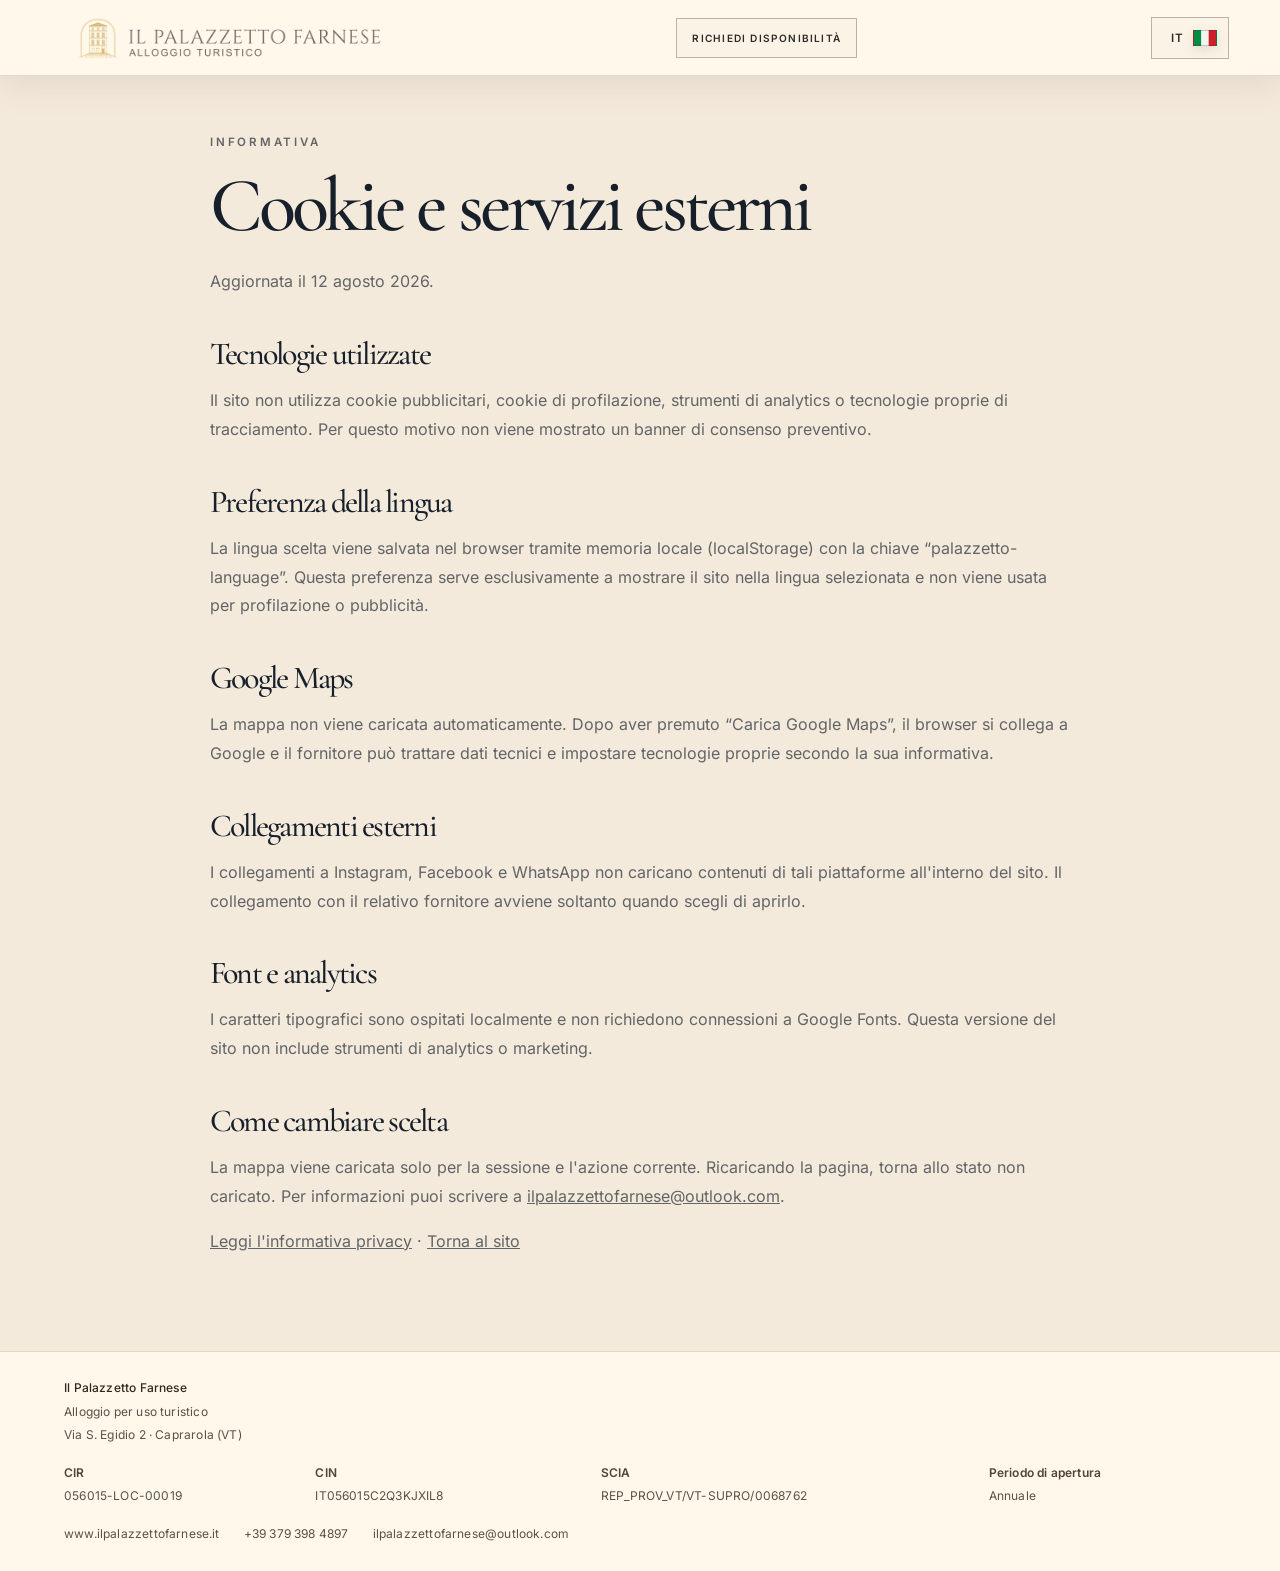
==== commit d2773f1e: "Match spaced tourist accommodation subtitle to business card" ====
--- a/cookie.html
+++ b/cookie.html
@@ -12,16 +12,16 @@
     <link rel="canonical" href="https://gianmoska-prog.github.io/palazzettotest/cookie.html" />
     <link
       rel="icon"
-      href="assets/img/logo-il-palazzetto.png?v=tourism-20261107"
+      href="assets/img/logo-il-palazzetto.png?v=spaced-20261108"
       type="image/png"
     />
-    <link rel="stylesheet" href="assets/css/styles.css?v=tourism-20261107" />
+    <link rel="stylesheet" href="assets/css/styles.css?v=spaced-20261108" />
     <title>Cookie e servizi esterni | Il Palazzetto Farnese</title>
   </head>
   <body>
     <a class="skip-link" href="#main">Vai al contenuto</a>
     <header class="site-header" data-header>
-      <a class="brand brand--logo" href="./"><span class="brand-logo-window"><img src="assets/img/logo-il-palazzetto-horizontal.png?v=tourism-20261107" alt="Il Palazzetto Farnese · Alloggio turistico" width="3200" height="3200" /></span></a>
+      <a class="brand brand--logo" href="./"><span class="brand-logo-window"><img src="assets/img/logo-il-palazzetto-horizontal.png?v=spaced-20261108" alt="Il Palazzetto Farnese · Alloggio turistico" width="3200" height="3200" /></span></a>
       <a class="header-enquire" href="index.html#richiesta"
         >Richiedi disponibilità</a
       >
@@ -98,6 +98,6 @@
         <div class="registration-footer__contacts"><a href="https://www.ilpalazzettofarnese.it/">www.ilpalazzettofarnese.it</a><a href="tel:+393793984897">+39 379 398 4897</a><a href="mailto:ilpalazzettofarnese@outlook.com">ilpalazzettofarnese@outlook.com</a></div>
       </div>
     </footer>
-    <script src="assets/js/i18n.js?v=tourism-20261107"></script>
+    <script src="assets/js/i18n.js?v=spaced-20261108"></script>
   </body>
 </html>
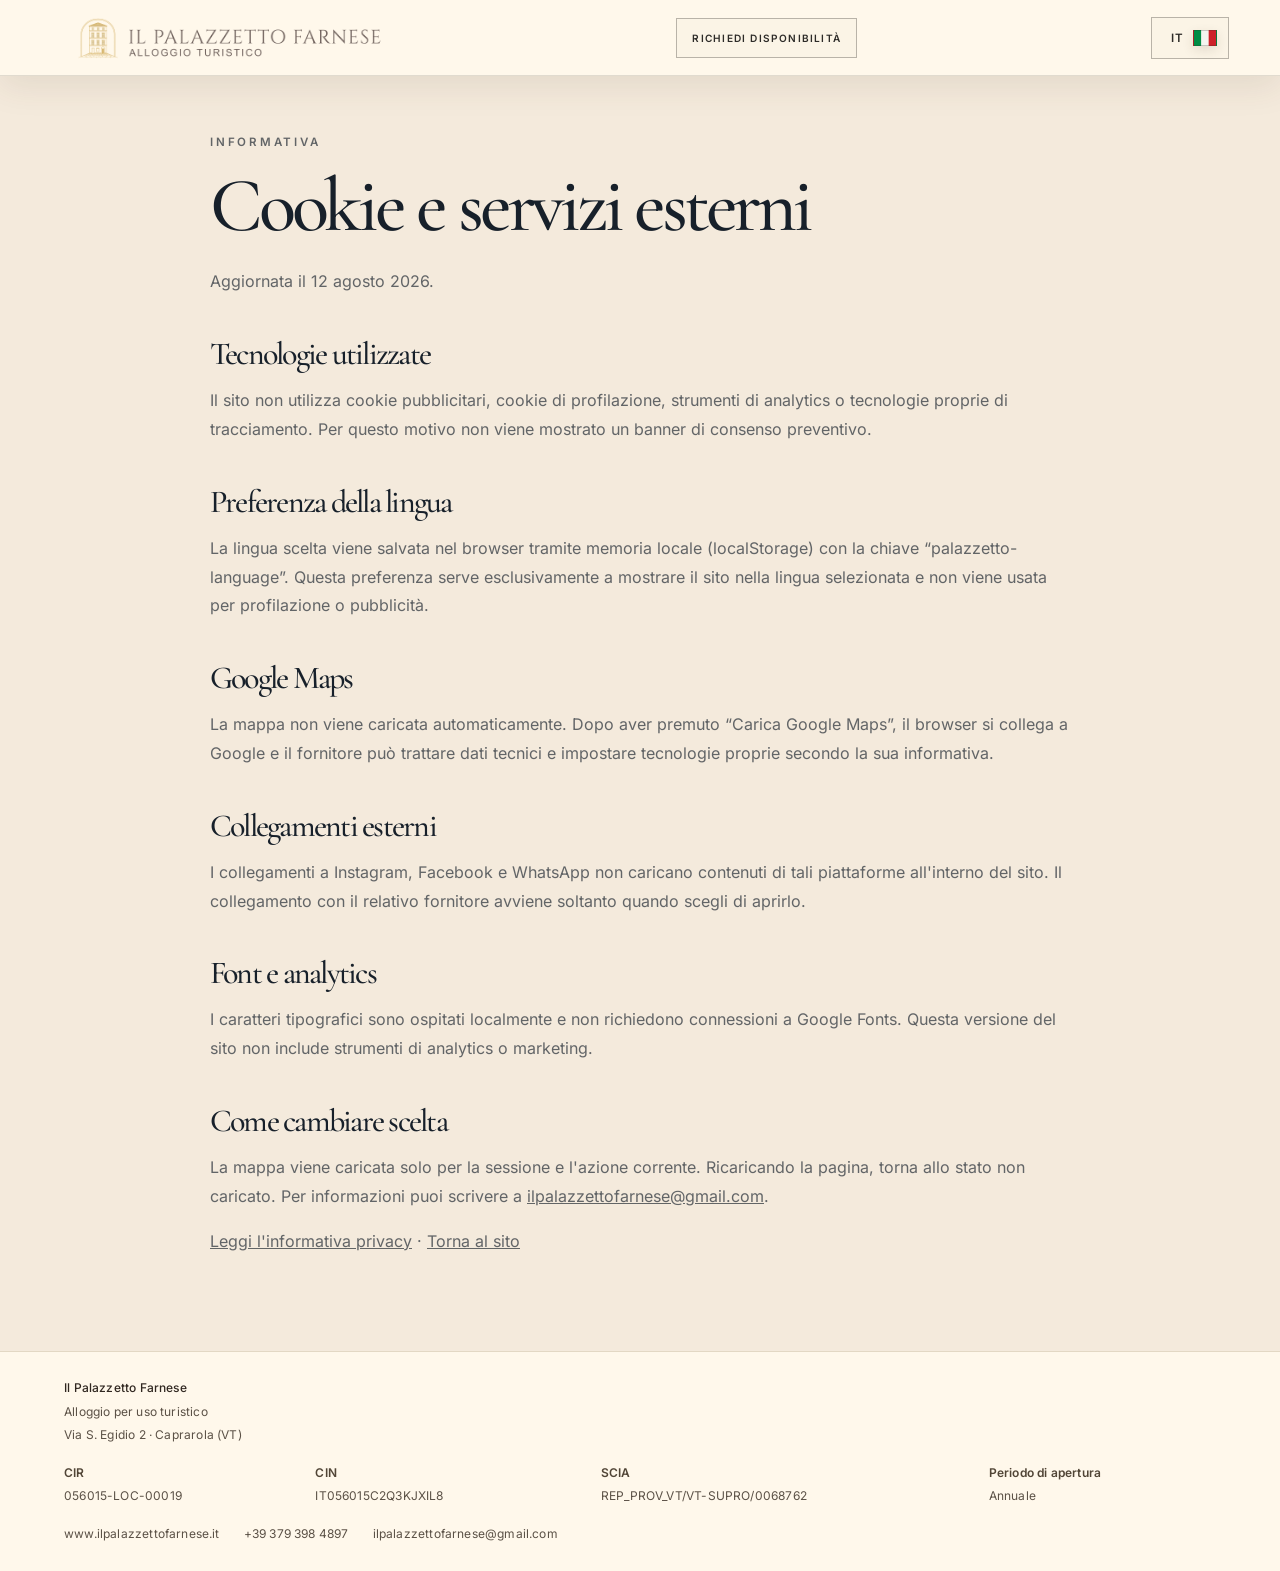
==== commit 0095da7f: "Update property email to Gmail across all contact destinations" ====
--- a/cookie.html
+++ b/cookie.html
@@ -78,7 +78,7 @@
           La mappa viene caricata solo per la sessione e l'azione corrente.
           Ricaricando la pagina, torna allo stato non caricato. Per
           informazioni puoi scrivere a
-          <a href="mailto:ilpalazzettofarnese@outlook.com">ilpalazzettofarnese@outlook.com</a>.
+          <a href="mailto:ilpalazzettofarnese@gmail.com">ilpalazzettofarnese@gmail.com</a>.
         </p>
         <p>
           <a href="privacy.html">Leggi l'informativa privacy</a> ·
@@ -95,7 +95,7 @@
           <div><dt>SCIA</dt><dd>REP_PROV_VT/VT-SUPRO/0068762</dd></div>
           <div><dt>Periodo di apertura</dt><dd>Annuale</dd></div>
         </dl>
-        <div class="registration-footer__contacts"><a href="https://www.ilpalazzettofarnese.it/">www.ilpalazzettofarnese.it</a><a href="tel:+393793984897">+39 379 398 4897</a><a href="mailto:ilpalazzettofarnese@outlook.com">ilpalazzettofarnese@outlook.com</a></div>
+        <div class="registration-footer__contacts"><a href="https://www.ilpalazzettofarnese.it/">www.ilpalazzettofarnese.it</a><a href="tel:+393793984897">+39 379 398 4897</a><a href="mailto:ilpalazzettofarnese@gmail.com">ilpalazzettofarnese@gmail.com</a></div>
       </div>
     </footer>
     <script src="assets/js/i18n.js?v=spaced-20261108"></script>
